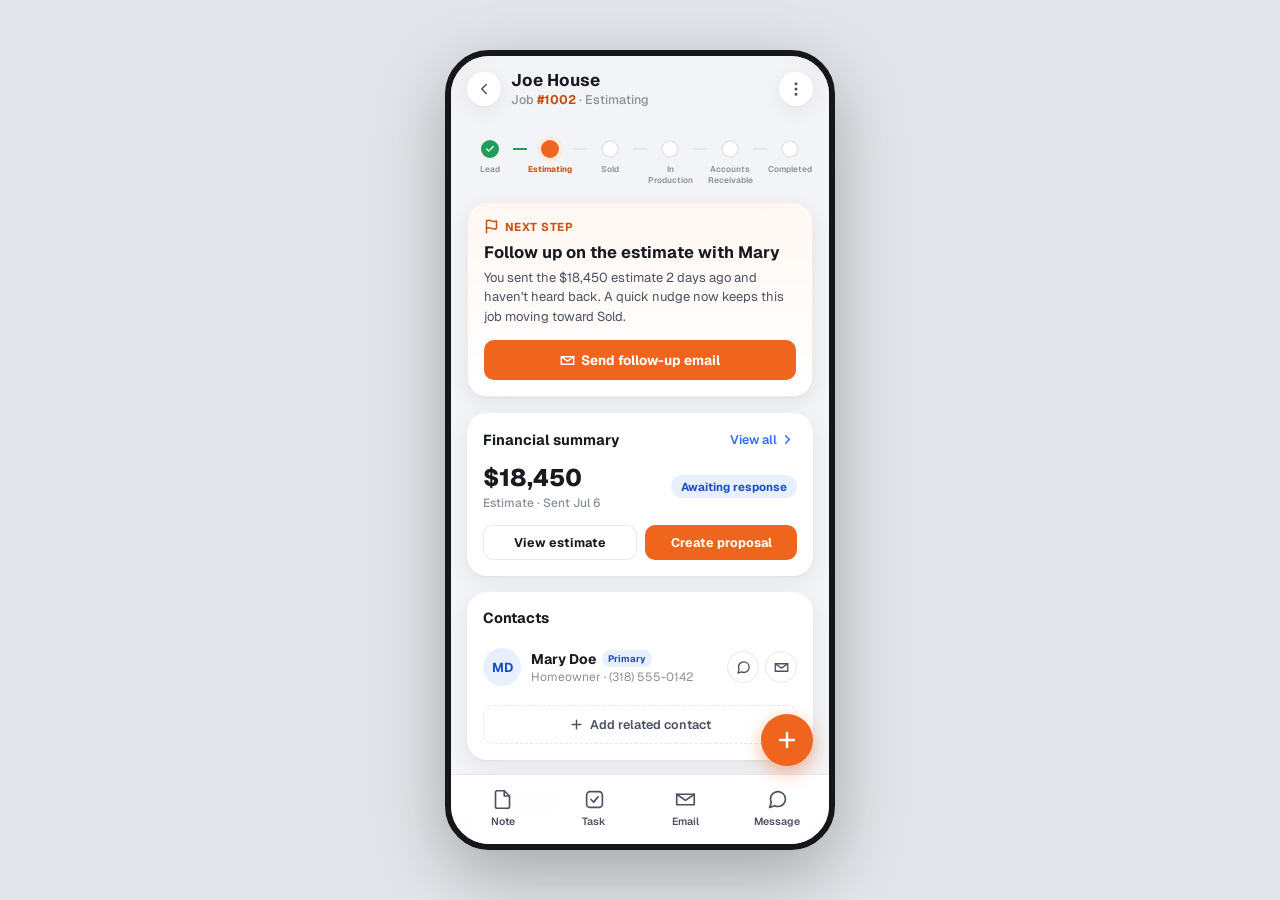
==== index.html @ 5b1d9538 "Add files via upload" ====
<!DOCTYPE html>
<html lang="en">
<head>
<meta charset="UTF-8">
<meta name="viewport" content="width=device-width, initial-scale=1, viewport-fit=cover">
<title>Joe House · Job #1002 · RoofPilot</title>
<link rel="preconnect" href="https://fonts.googleapis.com">
<link rel="preconnect" href="https://fonts.gstatic.com" crossorigin>
<link href="https://fonts.googleapis.com/css2?family=Geist:wght@400;500;600;700;800&display=swap" rel="stylesheet">
<style>
:root{
  --orange:#F0651E; --orange-dark:#C94F13; --orange-light:#FDEAE0;
  --blue:#2F6FED; --blue-light:#E8F0FE; --blue-dark:#1E4FBE;
  --green:#1E9E5A; --green-light:#E3F8EC;
  --amber:#B4740E; --amber-light:#FCF0DA;
  --red:#D6423C; --red-light:#FCEAE9;
  --purple:#7C5CDB; --purple-light:#EFEAFC;
  --ink:#171A1F; --ink-2:#4B5160; --ink-3:#8A8F9C;
  --line:#E7E8EC; --surface:#FFFFFF; --page:#F3F4F7;
  --r-lg:20px; --r-md:14px; --r-sm:10px;
  --shadow:0 1px 2px rgba(23,26,31,.04), 0 6px 20px rgba(23,26,31,.07);
}
*{box-sizing:border-box}
html,body{margin:0;padding:0;height:100%}
body{
  font-family:'Geist',-apple-system,BlinkMacSystemFont,'Segoe UI',sans-serif;
  background:#E3E5EA;
  color:var(--ink);
  -webkit-font-smoothing:antialiased;
}
img{max-width:100%}
button{font-family:inherit;cursor:pointer}
input,select,textarea{font-family:inherit}
.icon{width:18px;height:18px;flex-shrink:0}
.icon-sm{width:15px;height:15px}
.icon-lg{width:22px;height:22px}

/* ---- device viewport ---- */
.device-wrap{min-height:100vh;min-height:100dvh;display:flex;align-items:center;justify-content:center;padding:28px 16px}
.app-frame{
  width:390px;height:800px;max-height:calc(100vh - 56px);max-height:calc(100dvh - 56px);
  background:var(--page);position:relative;overflow:hidden;
  border-radius:44px;border:6px solid #14161A;box-shadow:0 24px 70px rgba(0,0,0,.28);
}
.screen{position:absolute;inset:0;overflow-y:auto;scrollbar-width:none}
.screen::-webkit-scrollbar{display:none}
@media (max-width:480px){
  .device-wrap{padding:0}
  .app-frame{width:100%;height:100vh;height:100dvh;max-height:none;border-radius:0;border:none;box-shadow:none}
}

/* ---- top bar ---- */
.topbar{
  position:sticky;top:0;z-index:20;background:rgba(243,244,247,.92);backdrop-filter:blur(8px);
  display:flex;align-items:center;gap:10px;padding:14px 16px 10px;
}
.iconbtn{
  width:34px;height:34px;border-radius:50%;border:none;background:var(--surface);
  display:flex;align-items:center;justify-content:center;color:var(--ink-2);box-shadow:var(--shadow);flex-shrink:0;
}
.topbar-title{flex:1;min-width:0}
.topbar-title h1{margin:0;font-size:17px;font-weight:700;line-height:1.2;color:var(--ink)}
.topbar-title p{margin:1px 0 0;font-size:12.5px;color:var(--ink-3);font-weight:500}
.topbar-title p span{color:var(--orange-dark);font-weight:700}

/* ---- main ---- */
main{padding:6px 16px 120px}
section{margin-top:16px}
.card{
  background:var(--surface);border-radius:var(--r-lg);box-shadow:var(--shadow);
  padding:16px 16px 16px;
}
.card-head{display:flex;align-items:center;justify-content:space-between;margin-bottom:12px}
.card-head h2{margin:0;font-size:14.5px;font-weight:700;color:var(--ink)}
.linklike{
  background:none;border:none;color:var(--blue);font-weight:600;font-size:12.5px;
  display:flex;align-items:center;gap:3px;padding:2px;
}

/* ---- stage stepper ---- */
.stepper{display:flex;align-items:flex-start;width:100%}
.step{display:flex;flex-direction:column;align-items:center;gap:6px;flex:0 0 auto;width:46px}
.step-dot{width:18px;height:18px;border-radius:50%;display:flex;align-items:center;justify-content:center;background:var(--surface);border:2px solid var(--line);flex-shrink:0}
.step-dot svg{width:10px;height:10px}
.step.done .step-dot{background:var(--green);border-color:var(--green)}
.step.done .step-dot svg{stroke:#fff}
.step.current .step-dot{background:var(--orange);border-color:var(--orange);box-shadow:0 0 0 4px var(--orange-light)}
.step.current .step-label{color:var(--orange-dark);font-weight:700}
.step-label{font-size:8.3px;color:var(--ink-3);font-weight:600;text-align:center;line-height:1.25;min-height:22px;width:46px;white-space:normal}
.step-line{flex:1 1 auto;height:2px;background:var(--line);margin-top:8px}
.step-line.done{background:var(--green)}

/* ---- next step card ---- */
.next-card{
  background:linear-gradient(180deg,#FFF7F2,#FFFFFF);border:1px solid var(--orange-light);
  border-radius:var(--r-lg);padding:16px;box-shadow:var(--shadow);
}
.next-eyebrow{display:flex;align-items:center;gap:6px;color:var(--orange-dark);font-weight:700;font-size:11.5px;text-transform:uppercase;letter-spacing:.04em;margin-bottom:8px}
.next-card h3{margin:0 0 4px;font-size:16.5px;font-weight:700;line-height:1.3}
.next-card p{margin:0 0 14px;font-size:13px;color:var(--ink-2);line-height:1.5}
.btn{
  border:none;border-radius:var(--r-sm);font-weight:700;font-size:13.5px;padding:11px 16px;
  display:inline-flex;align-items:center;justify-content:center;gap:6px;width:100%;
}
.btn-primary{background:var(--orange);color:#fff}
.btn-primary:active{background:var(--orange-dark)}
.btn-secondary{background:#fff;color:var(--ink);border:1.5px solid var(--line)}
.btn-outline{background:#fff;color:var(--ink-2);border:1px solid var(--line)}
.btn-ghost{background:var(--page);color:var(--ink-2)}
.btn-sm{padding:8px 12px;font-size:12.5px;width:auto}
.btn[disabled]{opacity:.45;pointer-events:none}

/* ---- financial ---- */
.fin-row{display:flex;align-items:center;justify-content:space-between}
.fin-amount{font-size:24px;font-weight:800;color:var(--ink)}
.fin-sub{font-size:12px;color:var(--ink-3);font-weight:500;margin-top:2px}
.pill{display:inline-flex;align-items:center;gap:4px;padding:4px 10px;border-radius:100px;font-size:11.5px;font-weight:700}
.pill-blue{background:var(--blue-light);color:var(--blue-dark)}
.pill-green{background:var(--green-light);color:#146B3C}
.pill-amber{background:var(--amber-light);color:var(--amber)}
.pill-gray{background:var(--page);color:var(--ink-2)}
.fin-actions{display:flex;gap:8px;margin-top:14px}

/* ---- contact rows ---- */
.contact-row{display:flex;align-items:center;gap:10px;padding:9px 0}
.contact-row+.contact-row{border-top:1px solid var(--line)}
.avatar{
  width:38px;height:38px;border-radius:50%;background:var(--blue-light);color:var(--blue-dark);
  display:flex;align-items:center;justify-content:center;font-weight:700;font-size:13px;flex-shrink:0
}
.avatar.purple{background:var(--purple-light);color:var(--purple)}
.contact-info{flex:1;min-width:0}
.contact-name{font-size:14px;font-weight:700;display:flex;align-items:center;gap:6px}
.tag-tiny{font-size:9.5px;font-weight:700;color:var(--blue-dark);background:var(--blue-light);padding:2px 6px;border-radius:100px}
.contact-sub{font-size:12px;color:var(--ink-3);margin-top:1px}
.contact-actions{display:flex;gap:6px}
.circle-action{width:32px;height:32px;border-radius:50%;border:1px solid var(--line);background:#fff;display:flex;align-items:center;justify-content:center;color:var(--ink-2)}
.add-row-btn{
  display:flex;align-items:center;justify-content:center;gap:6px;width:100%;margin-top:10px;
  padding:10px;border-radius:var(--r-sm);border:1.5px dashed var(--line);background:transparent;color:var(--ink-2);font-weight:600;font-size:12.5px;
}

/* ---- job fields ---- */
.field-grid{display:grid;grid-template-columns:1fr 1fr;gap:14px 12px}
.field{min-width:0}
.field label{display:block;font-size:11px;color:var(--ink-3);font-weight:600;margin-bottom:3px}
.field .val{font-size:13.5px;font-weight:600;color:var(--ink)}
.field .val.muted{color:var(--ink-3);font-weight:500}
.field input,.field select{
  width:100%;border:1px solid var(--line);border-radius:8px;padding:7px 8px;font-size:13px;background:#fbfbfc
}
.toggle-row{display:flex;align-items:center;justify-content:space-between;margin-top:14px;padding-top:12px;border-top:1px solid var(--line)}
.toggle-row span{font-size:12px;color:var(--ink-2);font-weight:600}
.switch{width:36px;height:21px;border-radius:100px;background:var(--line);position:relative;flex-shrink:0;border:none}
.switch.on{background:var(--orange)}
.switch::after{content:'';position:absolute;width:17px;height:17px;background:#fff;border-radius:50%;top:2px;left:2px;transition:left .15s}
.switch.on::after{left:17px}

/* ---- tasks ---- */
.task-row{display:flex;align-items:flex-start;gap:10px;padding:9px 0}
.task-row+.task-row{border-top:1px solid var(--line)}
.check{width:20px;height:20px;border-radius:6px;border:2px solid var(--line);flex-shrink:0;margin-top:1px;display:flex;align-items:center;justify-content:center;background:#fff;color:#fff}
.check svg{width:12px;height:12px;opacity:0}
.task-row.done .check{background:var(--green);border-color:var(--green)}
.task-row.done .check svg{opacity:1}
.task-row.done .task-title{text-decoration:line-through;color:var(--ink-3)}
.task-title{font-size:13.5px;font-weight:600}
.task-meta{font-size:11.5px;color:var(--ink-3);margin-top:2px;display:flex;gap:8px;align-items:center}

/* ---- activity ---- */
.act-row{display:flex;gap:10px;padding:10px 0}
.act-row+.act-row{border-top:1px solid var(--line)}
.act-ico{width:30px;height:30px;border-radius:50%;flex-shrink:0;display:flex;align-items:center;justify-content:center}
.act-ico svg{width:15px;height:15px}
.act-body{flex:1;min-width:0}
.act-title{font-size:13px;font-weight:700;line-height:1.35}
.act-desc{font-size:12px;color:var(--ink-2);margin-top:2px;line-height:1.4}
.act-time{font-size:11px;color:var(--ink-3);margin-top:3px;font-weight:500}
.act-new{animation:flash .9s ease}
@keyframes flash{0%{background:var(--orange-light)}100%{background:transparent}}

/* ---- bottom bar ---- */
.bottombar{
  position:absolute;left:0;right:0;bottom:0;
  background:rgba(255,255,255,.96);backdrop-filter:blur(10px);border-top:1px solid var(--line);
  display:flex;padding:8px 6px calc(10px + env(safe-area-inset-bottom));z-index:30;
}
.qa-btn{
  flex:1;background:none;border:none;display:flex;flex-direction:column;align-items:center;gap:4px;
  padding:6px 2px;border-radius:12px;color:var(--ink-2)
}
.qa-btn:active{background:var(--page)}
.qa-btn svg{width:21px;height:21px}
.qa-btn span{font-size:10.5px;font-weight:600}
.fab{
  position:absolute;right:16px;bottom:78px;
  width:52px;height:52px;border-radius:50%;background:var(--orange);color:#fff;border:none;
  display:flex;align-items:center;justify-content:center;box-shadow:0 6px 18px rgba(240,101,30,.45);z-index:31;
}
.fab svg{width:24px;height:24px}

/* ---- overlay & sheets ---- */
.overlay{
  position:absolute;inset:0;background:rgba(15,17,20,.44);opacity:0;pointer-events:none;transition:opacity .18s;z-index:40;
}
.overlay.open{opacity:1;pointer-events:auto}
.sheet{
  position:absolute;left:0;right:0;bottom:0;transform:translateY(100%);
  background:#fff;border-radius:22px 22px 0 0;padding:10px 18px calc(20px + env(safe-area-inset-bottom));
  z-index:41;transition:transform .22s cubic-bezier(.32,.72,0,1);max-height:86%;overflow-y:auto;
}
.sheet.open{transform:translateY(0)}
.sheet-handle{width:36px;height:4px;background:var(--line);border-radius:100px;margin:2px auto 14px}
.sheet-head{display:flex;align-items:center;justify-content:space-between;margin-bottom:4px}
.sheet-head h3{margin:0;font-size:16.5px;font-weight:800}
.sheet-sub{font-size:12.5px;color:var(--ink-3);margin:2px 0 16px;line-height:1.5}
.form-field{margin-bottom:12px}
.form-field label{display:block;font-size:12px;font-weight:700;color:var(--ink-2);margin-bottom:5px}
.form-field input,.form-field select,.form-field textarea{
  width:100%;border:1.5px solid var(--line);border-radius:10px;padding:10px 11px;font-size:13.5px;color:var(--ink);background:#fbfbfc
}
.form-field textarea{resize:vertical;min-height:76px}
.form-field input:focus,.form-field select:focus,.form-field textarea:focus{outline:none;border-color:var(--orange)}
.chip-row{display:flex;gap:8px;flex-wrap:wrap}
.chip{padding:8px 12px;border-radius:100px;border:1.5px solid var(--line);font-size:12.5px;font-weight:600;color:var(--ink-2);background:#fff}
.chip.sel{background:var(--orange);border-color:var(--orange);color:#fff}
.checkbox-row{display:flex;align-items:center;gap:8px;margin:2px 0 14px}
.checkbox-row input{width:16px;height:16px}
.checkbox-row label{font-size:12.5px;font-weight:600;color:var(--ink-2)}
.create-opt{
  display:flex;align-items:center;gap:12px;width:100%;text-align:left;border:1px solid var(--line);
  background:#fff;border-radius:14px;padding:13px 14px;margin-bottom:10px
}
.create-opt .oi{width:38px;height:38px;border-radius:10px;display:flex;align-items:center;justify-content:center;flex-shrink:0}
.create-opt .ot{flex:1}
.create-opt .ot b{display:block;font-size:13.5px;font-weight:700}
.create-opt .ot span{font-size:11.5px;color:var(--ink-3)}
.create-opt[disabled]{opacity:.5}
.create-opt .badge-rec{background:var(--green-light);color:#146B3C;font-size:9.5px;font-weight:700;padding:2px 7px;border-radius:100px;margin-left:6px}

/* ---- toast ---- */
.toast{
  position:absolute;left:20px;right:20px;bottom:90px;transform:translateY(20px);
  background:var(--ink);color:#fff;border-radius:14px;padding:12px 14px;display:flex;align-items:center;gap:10px;
  opacity:0;pointer-events:none;transition:all .25s ease;z-index:60;box-shadow:0 10px 30px rgba(0,0,0,.25);
}
.toast.show{opacity:1;transform:translateY(0)}
.toast .tico{width:22px;height:22px;border-radius:50%;background:var(--green);color:#fff;display:flex;align-items:center;justify-content:center;flex-shrink:0}
.toast .tico svg{width:12px;height:12px}
.toast span{font-size:13px;font-weight:600}
</style>
</head>
<body>
<div class="device-wrap">
<div class="app-frame" id="frame">
<div class="screen">

  <div class="topbar">
    <button class="iconbtn" aria-label="Back"><i data-icon="chevronLeft"></i></button>
    <div class="topbar-title">
      <h1>Joe House</h1>
      <p>Job <span>#1002</span> · Estimating</p>
    </div>
    <button class="iconbtn" id="menuBtn" aria-label="More options"><i data-icon="moreVertical"></i></button>
  </div>

  <main>

    <section>
      <div class="stepper" id="stepper">
        <div class="step done" data-stage="Lead">
          <div class="step-dot"><i data-icon="check" data-icon-sw="3"></i></div>
          <div class="step-label">Lead</div>
        </div>
        <div class="step-line done"></div>
        <div class="step current" data-stage="Estimating">
          <div class="step-dot"></div>
          <div class="step-label">Estimating</div>
        </div>
        <div class="step-line"></div>
        <div class="step" data-stage="Sold">
          <div class="step-dot"></div>
          <div class="step-label">Sold</div>
        </div>
        <div class="step-line"></div>
        <div class="step" data-stage="In Production">
          <div class="step-dot"></div>
          <div class="step-label">In Production</div>
        </div>
        <div class="step-line"></div>
        <div class="step" data-stage="Accounts Receivable">
          <div class="step-dot"></div>
          <div class="step-label">Accounts Receivable</div>
        </div>
        <div class="step-line"></div>
        <div class="step" data-stage="Completed">
          <div class="step-dot"></div>
          <div class="step-label">Completed</div>
        </div>
      </div>
    </section>

    <section>
      <div class="next-card">
        <div class="next-eyebrow"><i data-icon="flag" data-icon-class="icon-sm" data-icon-sw="2.4"></i> Next step</div>
        <h3>Follow up on the estimate with Mary</h3>
        <p>You sent the $18,450 estimate 2 days ago and haven't heard back. A quick nudge now keeps this job moving toward Sold.</p>
        <button class="btn btn-primary" id="nextStepBtn">
          <i data-icon="mail" data-icon-class="icon-sm" data-icon-sw="2.2"></i>
          Send follow-up email
        </button>
      </div>
    </section>

    <section>
      <div class="card">
        <div class="card-head">
          <h2>Financial summary</h2>
          <button class="linklike">View all <i data-icon="chevronRight" data-icon-class="icon-sm" data-icon-sw="2.3"></i></button>
        </div>
        <div class="fin-row">
          <div>
            <div class="fin-amount">$18,450</div>
            <div class="fin-sub">Estimate · Sent Jul 6</div>
          </div>
          <span class="pill pill-blue">Awaiting response</span>
        </div>
        <div class="fin-actions">
          <button class="btn btn-secondary btn-sm" style="flex:1" id="viewEstimateBtn">View estimate</button>
          <button class="btn btn-primary btn-sm" style="flex:1" id="createProposalBtn">Create proposal</button>
        </div>
      </div>
    </section>

    <section>
      <div class="card">
        <div class="card-head">
          <h2>Contacts</h2>
        </div>
        <div id="contactsList">
          <div class="contact-row">
            <div class="avatar">MD</div>
            <div class="contact-info">
              <div class="contact-name">Mary Doe <span class="tag-tiny">Primary</span></div>
              <div class="contact-sub">Homeowner · (318) 555-0142</div>
            </div>
            <div class="contact-actions">
              <button class="circle-action" data-quick="message" data-name="Mary Doe" aria-label="Text Mary"><i data-icon="message" data-icon-class="icon-sm" data-icon-sw="2.1"></i></button>
              <button class="circle-action" data-quick="email" data-name="Mary Doe" aria-label="Email Mary"><i data-icon="mail" data-icon-class="icon-sm" data-icon-sw="2.1"></i></button>
            </div>
          </div>
        </div>
        <button class="add-row-btn" id="addContactBtn">
          <i data-icon="plus" data-icon-class="icon-sm" data-icon-sw="2.3"></i>
          Add related contact
        </button>
      </div>
    </section>

    <section>
      <div class="card">
        <div class="card-head">
          <h2>Job details</h2>
          <button class="linklike" id="editFieldsBtn">
            <i data-icon="pencil" data-icon-class="icon-sm" data-icon-sw="2.2"></i>
            Edit
          </button>
        </div>
        <div class="field-grid" id="fieldsView">
          <div class="field"><label>Roof type</label><div class="val">Architectural shingles</div></div>
          <div class="field"><label>Roof age</label><div class="val">18 years</div></div>
          <div class="field"><label>Insurance company</label><div class="val">State Farm</div></div>
          <div class="field"><label>Claim #</label><div class="val">SF-88213-24</div></div>
          <div class="field"><label>Damage type</label><div class="val">Hail</div></div>
          <div class="field"><label>Date of loss</label><div class="val">04/12/2026</div></div>
          <div class="field"><label>Policy #</label><div class="val">HO-5523910</div></div>
          <div class="field"><label>Gated community</label><div class="val">No</div></div>
        </div>
        <div class="field-grid" id="fieldsEdit" style="display:none">
          <div class="field"><label>Roof type</label><input value="Architectural shingles"></div>
          <div class="field"><label>Roof age</label><input value="18 years"></div>
          <div class="field"><label>Insurance company</label><input value="State Farm"></div>
          <div class="field"><label>Claim #</label><input value="SF-88213-24"></div>
          <div class="field"><label>Damage type</label><input value="Hail"></div>
          <div class="field"><label>Date of loss</label><input value="04/12/2026"></div>
          <div class="field"><label>Policy #</label><input value="HO-5523910"></div>
          <div class="field"><label>Gated community</label><input value="No"></div>
        </div>
        <button class="btn btn-primary" id="saveFieldsBtn" style="display:none;margin-top:14px">Save changes</button>
        <div class="toggle-row">
          <span>Show all fields (incl. empty)</span>
          <button class="switch" id="showAllToggle"></button>
        </div>
      </div>
    </section>

    <section>
      <div class="card">
        <div class="card-head">
          <h2>Tasks</h2>
          <button class="linklike" id="addTaskLink">
            <i data-icon="plus" data-icon-class="icon-sm" data-icon-sw="2.3"></i>
            Add
          </button>
        </div>
        <div id="tasksList">
          <div class="task-row" data-task="1">
            <button class="check"><i data-icon="check" data-icon-sw="3"></i></button>
            <div>
              <div class="task-title">Follow up on estimate with Mary</div>
              <div class="task-meta"><span>Due today</span>·<span>Sam Wells</span></div>
            </div>
          </div>
          <div class="task-row" data-task="2">
            <button class="check"><i data-icon="check" data-icon-sw="3"></i></button>
            <div>
              <div class="task-title">Schedule adjuster walk</div>
              <div class="task-meta"><span>Due Mon, Jul 13</span>·<span>Sam Wells</span></div>
            </div>
          </div>
        </div>
      </div>
    </section>

    <section>
      <div class="card">
        <div class="card-head">
          <h2>Activity</h2>
        </div>
        <div id="activityList">
          <div class="act-row">
            <div class="act-ico" style="background:var(--blue-light);color:#1E4FBE"><i data-icon="mail" data-icon-sw="2.1"></i></div>
            <div class="act-body">
              <div class="act-title">Email sent — Estimate follow-up</div>
              <div class="act-desc">To Mary Doe</div>
              <div class="act-time">Today, 9:12 AM</div>
            </div>
          </div>
          <div class="act-row">
            <div class="act-ico" style="background:var(--page);color:#4B5160"><i data-icon="fileText" data-icon-sw="2.1"></i></div>
            <div class="act-body">
              <div class="act-title">Note added</div>
              <div class="act-desc">Mary confirmed architectural shingles, color Weathered Wood. Waiting on adjuster approval for full replacement vs. repair.</div>
              <div class="act-time">Yesterday, 4:30 PM</div>
            </div>
          </div>
          <div class="act-row">
            <div class="act-ico" style="background:var(--green-light);color:#146B3C"><i data-icon="check" data-icon-sw="2.6"></i></div>
            <div class="act-body">
              <div class="act-title">Task completed</div>
              <div class="act-desc">Send estimate to Mary Doe</div>
              <div class="act-time">Jul 7, 11:05 AM</div>
            </div>
          </div>
          <div class="act-row">
            <div class="act-ico" style="background:var(--orange-light);color:#C94F13"><i data-icon="flag" data-icon-sw="2.1"></i></div>
            <div class="act-body">
              <div class="act-title">Stage changed</div>
              <div class="act-desc">Lead → Estimating</div>
              <div class="act-time">Jul 3, 2:18 PM</div>
            </div>
          </div>
          <div class="act-row">
            <div class="act-ico" style="background:var(--purple-light);color:#7C5CDB"><i data-icon="user" data-icon-sw="2.1"></i></div>
            <div class="act-body">
              <div class="act-title">Job created</div>
              <div class="act-desc">From lead source: Referral — Robert Klein</div>
              <div class="act-time">Jul 1, 8:44 AM</div>
            </div>
          </div>
        </div>
      </div>
    </section>

  </main>

</div>

  <button class="fab" id="fabCreate" aria-label="Create"><i data-icon="plus" data-icon-sw="2.4"></i></button>

  <div class="bottombar">
    <button class="qa-btn" data-quick="note"><i data-icon="fileText" data-icon-sw="1.9"></i><span>Note</span></button>
    <button class="qa-btn" data-quick="task"><i data-icon="checkSquare" data-icon-sw="1.9"></i><span>Task</span></button>
    <button class="qa-btn" data-quick="email"><i data-icon="mail" data-icon-sw="1.9"></i><span>Email</span></button>
    <button class="qa-btn" data-quick="message"><i data-icon="message" data-icon-sw="1.9"></i><span>Message</span></button>
  </div>

  <div class="overlay" id="overlay"></div>

  <!-- Add contact sheet -->
  <div class="sheet" id="sheetContact">
    <div class="sheet-handle"></div>
    <div class="sheet-head"><h3>Add a contact</h3><button class="iconbtn" data-close><i data-icon="close" data-icon-class="icon-sm" data-icon-sw="2.3"></i></button></div>
    <p class="sheet-sub">Add a spouse, co-owner, or anyone else involved in this job. They'll show up alongside Mary on the job.</p>
    <div class="form-field"><label>Full name</label><input id="cName" placeholder="e.g. John Doe"></div>
    <div class="form-field">
      <label>Relationship</label>
      <div class="chip-row" id="relChips">
        <button class="chip sel" data-rel="Spouse">Spouse</button>
        <button class="chip" data-rel="Co-owner">Co-owner</button>
        <button class="chip" data-rel="Tenant">Tenant</button>
        <button class="chip" data-rel="Other">Other</button>
      </div>
    </div>
    <div class="form-field"><label>Phone</label><input id="cPhone" placeholder="(318) 555-0198"></div>
    <div class="form-field"><label>Email</label><input id="cEmail" placeholder="name@email.com"></div>
    <div class="checkbox-row"><input type="checkbox" id="cPrimary"><label for="cPrimary">Set as primary contact</label></div>
    <button class="btn btn-primary" id="cSubmit" disabled>Add contact</button>
  </div>

  <!-- Note sheet -->
  <div class="sheet" id="sheetNote">
    <div class="sheet-handle"></div>
    <div class="sheet-head"><h3>New note</h3><button class="iconbtn" data-close><i data-icon="close" data-icon-class="icon-sm" data-icon-sw="2.3"></i></button></div>
    <p class="sheet-sub">Visible to your whole team on this job's timeline.</p>
    <div class="form-field"><label>Note</label><textarea id="noteBody" placeholder="Type what happened..."></textarea></div>
    <button class="btn btn-primary" id="noteSubmit">Save note</button>
  </div>

  <!-- Task sheet -->
  <div class="sheet" id="sheetTask">
    <div class="sheet-handle"></div>
    <div class="sheet-head"><h3>New task</h3><button class="iconbtn" data-close><i data-icon="close" data-icon-class="icon-sm" data-icon-sw="2.3"></i></button></div>
    <div class="form-field"><label>Title</label><input id="taskTitle" placeholder="e.g. Call roofing supplier"></div>
    <div class="form-field"><label>Due date</label><input id="taskDue" type="date"></div>
    <div class="form-field"><label>Assigned to</label><input id="taskAssignee" value="Sam Wells"></div>
    <button class="btn btn-primary" id="taskSubmit">Create task</button>
  </div>

  <!-- Email sheet -->
  <div class="sheet" id="sheetEmail">
    <div class="sheet-handle"></div>
    <div class="sheet-head"><h3>Send email</h3><button class="iconbtn" data-close><i data-icon="close" data-icon-class="icon-sm" data-icon-sw="2.3"></i></button></div>
    <div class="form-field"><label>To</label><select id="emailTo"><option>Mary Doe — doe.mary@marydoe.com</option></select></div>
    <div class="form-field"><label>Subject</label><input id="emailSubject" value="Following up on your roof estimate"></div>
    <div class="form-field"><label>Message</label><textarea id="emailBody">Hi Mary, just checking in on the $18,450 estimate we sent over. Happy to answer any questions or walk through the details on a quick call. Let me know what works!</textarea></div>
    <button class="btn btn-primary" id="emailSubmit">Send email</button>
  </div>

  <!-- Message sheet -->
  <div class="sheet" id="sheetMessage">
    <div class="sheet-handle"></div>
    <div class="sheet-head"><h3>Send text message</h3><button class="iconbtn" data-close><i data-icon="close" data-icon-class="icon-sm" data-icon-sw="2.3"></i></button></div>
    <div class="form-field"><label>To</label><select id="msgTo"><option>Mary Doe — (318) 555-0142</option></select></div>
    <div class="form-field"><label>Message</label><textarea id="msgBody">Hi Mary, it's Sam with RoofPilot Roofing — wanted to follow up on the estimate we sent. Free for a quick call today?</textarea></div>
    <button class="btn btn-primary" id="msgSubmit">Send text</button>
  </div>

  <!-- Create sheet -->
  <div class="sheet" id="sheetCreate">
    <div class="sheet-handle"></div>
    <div class="sheet-head"><h3>Create</h3><button class="iconbtn" data-close><i data-icon="close" data-icon-class="icon-sm" data-icon-sw="2.3"></i></button></div>
    <p class="sheet-sub">What do you want to build for this job?</p>
    <button class="create-opt" id="createProposalOpt">
      <div class="oi" style="background:var(--orange-light);color:#C94F13"><i data-icon="fileTextLines" data-icon-sw="2.1"></i></div>
      <div class="ot"><b>Proposal <span class="badge-rec">Recommended</span></b><span>Turn the estimate into a signable proposal</span></div>
    </button>
    <button class="create-opt" id="createEstimateOpt">
      <div class="oi" style="background:var(--blue-light);color:#1E4FBE"><i data-icon="dollar" data-icon-sw="2.1"></i></div>
      <div class="ot"><b>New estimate</b><span>Create another pricing option for Mary</span></div>
    </button>
    <button class="create-opt" disabled>
      <div class="oi" style="background:var(--page);color:#8A8F9C"><i data-icon="clipboardCheck" data-icon-sw="2.1"></i></div>
      <div class="ot"><b>Work order</b><span>Unlocks once the job is Sold</span></div>
    </button>
    <button class="create-opt" disabled style="margin-bottom:0">
      <div class="oi" style="background:var(--page);color:#8A8F9C"><i data-icon="receipt" data-icon-sw="2.1"></i></div>
      <div class="ot"><b>Invoice</b><span>Unlocks once the proposal is signed</span></div>
    </button>
  </div>

  <div class="toast" id="toast">
    <div class="tico"><i data-icon="check" data-icon-sw="3"></i></div>
    <span id="toastMsg">Saved</span>
  </div>

</div>
</div>

<script>
const $=s=>document.querySelector(s), $$=s=>document.querySelectorAll(s);

/* ---- unified icon registry (Lucide/Feather-style paths, MIT-licensed shapes, embedded inline — no external icon font) ---- */
const ICONS={
  chevronLeft:'<path d="M15 18l-6-6 6-6"/>',
  chevronRight:'<path d="M9 18l6-6-6-6"/>',
  moreVertical:'<circle cx="12" cy="5" r="1"/><circle cx="12" cy="12" r="1"/><circle cx="12" cy="19" r="1"/>',
  flag:'<path d="M4 15s1-1 4-1 5 2 8 2 4-1 4-1V3s-1 1-4 1-5-2-8-2-4 1-4 1z"/><path d="M4 22v-7"/>',
  mail:'<path d="M22 6l-10 7L2 6"/><path d="M2 6h20v12H2z"/>',
  message:'<path d="M21 11.5a8.38 8.38 0 01-.9 3.8 8.5 8.5 0 01-7.6 4.7 8.38 8.38 0 01-3.8-.9L3 21l1.9-5.7a8.38 8.38 0 01-.9-3.8 8.5 8.5 0 014.7-7.6 8.38 8.38 0 013.8-.9h.5a8.48 8.48 0 018 8v.5z"/>',
  check:'<path d="M20 6L9 17l-5-5"/>',
  checkSquare:'<rect x="3" y="3" width="18" height="18" rx="4"/><path d="M8 12l3 3 5-6"/>',
  plus:'<path d="M12 5v14M5 12h14"/>',
  close:'<path d="M18 6L6 18M6 6l12 12"/>',
  pencil:'<path d="M17 3a2.85 2.83 0 114 4L7.5 20.5 2 22l1.5-5.5L17 3z"/>',
  phone:'<path d="M22 16.92v3a2 2 0 01-2.18 2 19.79 19.79 0 01-8.63-3.07 19.5 19.5 0 01-6-6 19.79 19.79 0 01-3.07-8.67A2 2 0 014.11 2h3a2 2 0 012 1.72c.127.96.361 1.9.7 2.81a2 2 0 01-.45 2.11L8.09 9.91a16 16 0 006 6l1.27-1.27a2 2 0 012.11-.45c.91.339 1.85.573 2.81.7A2 2 0 0122 16.92z"/>',
  user:'<path d="M20 21v-2a4 4 0 00-4-4H8a4 4 0 00-4 4v2"/><circle cx="12" cy="7" r="4"/>',
  fileText:'<path d="M14 2H6a2 2 0 00-2 2v16a2 2 0 002 2h12a2 2 0 002-2V8z"/><path d="M14 2v6h6"/>',
  fileTextLines:'<path d="M14 2H6a2 2 0 00-2 2v16a2 2 0 002 2h12a2 2 0 002-2V8z"/><path d="M14 2v6h6"/><path d="M9 13h6M9 17h6"/>',
  dollar:'<path d="M12 2v20"/><path d="M17 5H9.5a3.5 3.5 0 000 7h5a3.5 3.5 0 010 7H6"/>',
  clipboardCheck:'<path d="M9 2h6a1 1 0 011 1v2H8V3a1 1 0 011-1z"/><path d="M9 4H6a2 2 0 00-2 2v14a2 2 0 002 2h12a2 2 0 002-2V6a2 2 0 00-2-2h-3"/><path d="M9 13.5l2 2 4-4.5"/>',
  receipt:'<path d="M4 2v20l2-1 2 1 2-1 2 1 2-1 2 1 2-1 2 1V2l-2 1-2-1-2 1-2-1-2 1-2-1-2 1z"/><path d="M8 7h8M8 11h8M8 15h5"/>'
};

function iconSvg(name, cls, sw){
  return '<svg'+(cls?(' class="'+cls+'"'):'')+' viewBox="0 0 24 24" fill="none" stroke="currentColor" stroke-width="'+(sw||2)+'" stroke-linecap="round" stroke-linejoin="round">'+(ICONS[name]||'')+'</svg>';
}
function hydrateIcons(){
  $$('[data-icon]').forEach(el=>{
    const name=el.getAttribute('data-icon');
    const cls=el.getAttribute('data-icon-class')||'icon';
    const sw=el.getAttribute('data-icon-sw')||2;
    const wrap=document.createElement('span');
    wrap.innerHTML=iconSvg(name,cls,sw);
    el.replaceWith(wrap.firstElementChild);
  });
}
hydrateIcons();

const TONES={
  blue:{bg:'var(--blue-light)',fg:'#1E4FBE'},
  green:{bg:'var(--green-light)',fg:'#146B3C'},
  gray:{bg:'var(--page)',fg:'#4B5160'},
  orange:{bg:'var(--orange-light)',fg:'#C94F13'},
  purple:{bg:'var(--purple-light)',fg:'#7C5CDB'}
};
function escapeHtml(s){
  const d=document.createElement('div'); d.textContent=s; return d.innerHTML;
}
function addActivity(tone, iconName, title, desc){
  const t=TONES[tone];
  const list=$('#activityList');
  const row=document.createElement('div');
  row.className='act-row act-new';
  row.innerHTML='<div class="act-ico" style="background:'+t.bg+';color:'+t.fg+'">'+iconSvg(iconName,'',2.1)+'</div>'+
    '<div class="act-body"><div class="act-title">'+escapeHtml(title)+'</div><div class="act-desc">'+escapeHtml(desc)+'</div><div class="act-time">Just now</div></div>';
  list.prepend(row);
}

const overlay=$('#overlay'), toast=$('#toast'), toastMsg=$('#toastMsg');
let toastTimer;

function openSheet(id){
  overlay.classList.add('open');
  $(id).classList.add('open');
}
function closeSheets(){
  overlay.classList.remove('open');
  $$('.sheet').forEach(s=>s.classList.remove('open'));
}
overlay.addEventListener('click', closeSheets);
$$('[data-close]').forEach(b=>b.addEventListener('click', closeSheets));

function showToast(msg){
  toastMsg.textContent=msg;
  toast.classList.add('show');
  clearTimeout(toastTimer);
  toastTimer=setTimeout(()=>toast.classList.remove('show'), 2600);
}

/* ---- quick action buttons (bottom bar + contact row shortcuts) ---- */
$$('[data-quick]').forEach(btn=>{
  btn.addEventListener('click', ()=>{
    const type=btn.dataset.quick;
    if(type==='note') openSheet('#sheetNote');
    if(type==='task') openSheet('#sheetTask');
    if(type==='email') openSheet('#sheetEmail');
    if(type==='message') openSheet('#sheetMessage');
  });
});
$('#nextStepBtn').addEventListener('click', ()=>openSheet('#sheetEmail'));
$('#fabCreate').addEventListener('click', ()=>openSheet('#sheetCreate'));
$('#createProposalBtn').addEventListener('click', ()=>openSheet('#sheetCreate'));
$('#viewEstimateBtn').addEventListener('click', ()=>showToast('Opening estimate #E-1002-1…'));

/* ---- stage stepper ---- */
$$('.step').forEach(s=>{
  s.addEventListener('click', ()=>{
    if(s.classList.contains('current')) { showToast('You are here: '+s.dataset.stage); return; }
    if(s.classList.contains('done')) { showToast(s.dataset.stage+' — already completed'); return; }
    showToast('Complete the current stage before moving to '+s.dataset.stage);
  });
});

/* ---- note ---- */
$('#noteSubmit').addEventListener('click', ()=>{
  const val=$('#noteBody').value.trim();
  if(!val){ $('#noteBody').focus(); return; }
  closeSheets();
  showToast('Note saved');
  addActivity('gray','fileText','Note added', val);
  $('#noteBody').value='';
});

/* ---- task ---- */
$('#taskSubmit').addEventListener('click', ()=>{
  const title=$('#taskTitle').value.trim();
  if(!title){ $('#taskTitle').focus(); return; }
  const due=$('#taskDue').value || 'No due date';
  const who=$('#taskAssignee').value || 'Unassigned';
  closeSheets();
  showToast('Task created');
  const list=$('#tasksList');
  const row=document.createElement('div');
  row.className='task-row act-new';
  row.innerHTML='<button class="check">'+iconSvg('check','',3)+'</button>'+
    '<div><div class="task-title">'+escapeHtml(title)+'</div><div class="task-meta"><span>Due '+escapeHtml(due)+'</span>·<span>'+escapeHtml(who)+'</span></div></div>';
  list.appendChild(row);
  attachCheck(row.querySelector('.check'));
  addActivity('green','checkSquare','Task created', title);
  $('#taskTitle').value='';
});

/* ---- email ---- */
$('#emailSubmit').addEventListener('click', ()=>{
  closeSheets();
  showToast('Email sent to Mary Doe');
  addActivity('blue','mail','Email sent — '+$('#emailSubject').value, 'To Mary Doe');
});

/* ---- message ---- */
$('#msgSubmit').addEventListener('click', ()=>{
  closeSheets();
  showToast('Text sent to Mary Doe');
  addActivity('purple','message','Text message sent', 'To Mary Doe');
});

/* ---- relationship chips ---- */
let selectedRel='Spouse';
$$('#relChips .chip').forEach(c=>{
  c.addEventListener('click', ()=>{
    $$('#relChips .chip').forEach(x=>x.classList.remove('sel'));
    c.classList.add('sel');
    selectedRel=c.dataset.rel;
  });
});

/* ---- add contact flow (demoed flow) ---- */
$('#addContactBtn').addEventListener('click', ()=>openSheet('#sheetContact'));
$('#cName').addEventListener('input', ()=>{
  $('#cSubmit').disabled = $('#cName').value.trim().length===0;
});
$('#cSubmit').addEventListener('click', ()=>{
  const name=$('#cName').value.trim();
  if(!name) return;
  const phone=$('#cPhone').value.trim()||'No phone';
  const isPrimary=$('#cPrimary').checked;
  const initials=name.split(' ').map(w=>w[0]).join('').slice(0,2).toUpperCase();

  closeSheets();
  showToast(name+' added as a contact');

  const list=$('#contactsList');
  const row=document.createElement('div');
  row.className='contact-row act-new';
  row.innerHTML='<div class="avatar purple">'+escapeHtml(initials)+'</div>'+
    '<div class="contact-info">'+
      '<div class="contact-name">'+escapeHtml(name)+' '+(isPrimary?'<span class="tag-tiny">Primary</span>':'')+'</div>'+
      '<div class="contact-sub">'+escapeHtml(selectedRel)+' · '+escapeHtml(phone)+'</div>'+
    '</div>'+
    '<div class="contact-actions">'+
      '<button class="circle-action" aria-label="Text">'+iconSvg('message','icon-sm',2.1)+'</button>'+
      '<button class="circle-action" aria-label="Email">'+iconSvg('mail','icon-sm',2.1)+'</button>'+
    '</div>';
  list.appendChild(row);

  addActivity('purple','user','Contact added', name+' ('+selectedRel+')');

  $('#cName').value='';$('#cPhone').value='';$('#cEmail').value='';$('#cPrimary').checked=false;
  $('#cSubmit').disabled=true;
});

/* ---- job fields edit ---- */
$('#editFieldsBtn').addEventListener('click', ()=>{
  $('#fieldsView').style.display='none';
  $('#fieldsEdit').style.display='grid';
  $('#saveFieldsBtn').style.display='block';
});
$('#saveFieldsBtn').addEventListener('click', ()=>{
  const inputs=$$('#fieldsEdit input');
  const labels=$$('#fieldsView .val');
  inputs.forEach((inp,i)=>{ labels[i].textContent=inp.value; });
  $('#fieldsEdit').style.display='none';
  $('#fieldsView').style.display='grid';
  $('#saveFieldsBtn').style.display='none';
  showToast('Job details updated');
  addActivity('gray','pencil','Job details updated', '8 fields edited');
});

/* ---- show all fields toggle ---- */
$('#showAllToggle').addEventListener('click', function(){
  this.classList.toggle('on');
});

/* ---- task checkboxes ---- */
function attachCheck(el){
  el.addEventListener('click', ()=>{
    const row=el.closest('.task-row');
    row.classList.toggle('done');
    if(row.classList.contains('done')){
      showToast('Task completed');
      addActivity('green','check', 'Task completed', row.querySelector('.task-title').textContent);
    }
  });
}
$$('.check').forEach(attachCheck);

/* ---- create sheet options ---- */
$('#createProposalOpt').addEventListener('click', ()=>{
  closeSheets();
  showToast('Proposal draft created from estimate');
  addActivity('orange','fileTextLines','Proposal created', 'Draft from $18,450 estimate');
});
$('#createEstimateOpt').addEventListener('click', ()=>{
  closeSheets();
  showToast('New estimate started');
  addActivity('blue','dollar','Estimate created', 'New draft estimate');
});

/* ---- menu button ---- */
$('#menuBtn').addEventListener('click', ()=> showToast('Job options'));
</script>
</body>
</html>
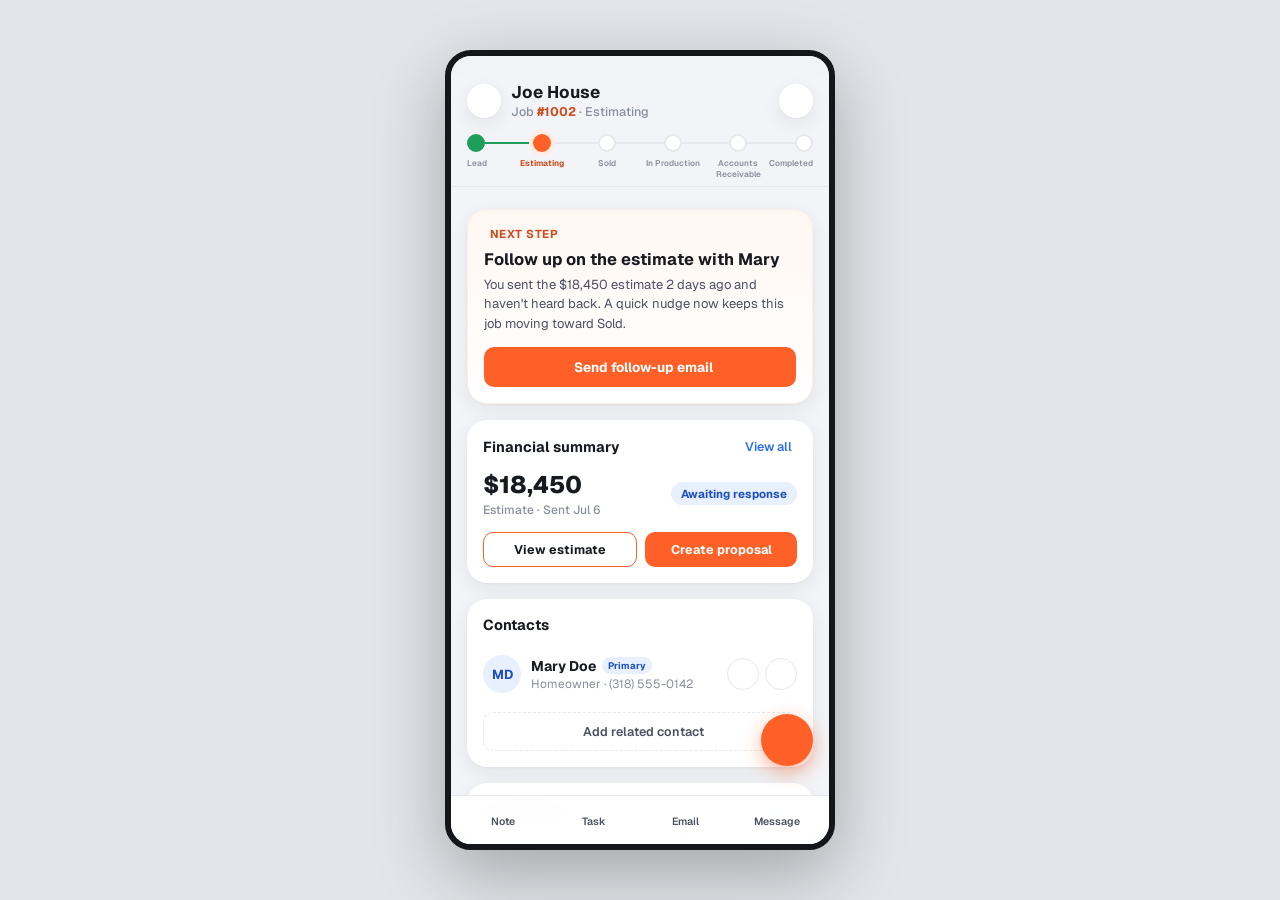
==== commit 370d7258: "Update mobile Job page: Geist font, Hugeicons, RoofPilot orange, fixed stepper, sticky header" ====
--- a/index.html
+++ b/index.html
@@ -7,9 +7,10 @@
 <link rel="preconnect" href="https://fonts.googleapis.com">
 <link rel="preconnect" href="https://fonts.gstatic.com" crossorigin>
 <link href="https://fonts.googleapis.com/css2?family=Geist:wght@400;500;600;700;800&display=swap" rel="stylesheet">
+<link rel="stylesheet" href="https://use.hugeicons.com/font/icons.css">
 <style>
 :root{
-  --orange:#F0651E; --orange-dark:#C94F13; --orange-light:#FDEAE0;
+  --orange:#FF6027; --orange-dark:#CC4D1F; --orange-light:#FFECE3;
   --blue:#2F6FED; --blue-light:#E8F0FE; --blue-dark:#1E4FBE;
   --green:#1E9E5A; --green-light:#E3F8EC;
   --amber:#B4740E; --amber-light:#FCF0DA;
@@ -31,16 +32,16 @@
 img{max-width:100%}
 button{font-family:inherit;cursor:pointer}
 input,select,textarea{font-family:inherit}
-.icon{width:18px;height:18px;flex-shrink:0}
-.icon-sm{width:15px;height:15px}
-.icon-lg{width:22px;height:22px}
+.icon{font-size:18px}
+.icon-sm{font-size:15px}
+.icon-lg{font-size:22px}
 
 /* ---- device viewport ---- */
 .device-wrap{min-height:100vh;min-height:100dvh;display:flex;align-items:center;justify-content:center;padding:28px 16px}
 .app-frame{
   width:390px;height:800px;max-height:calc(100vh - 56px);max-height:calc(100dvh - 56px);
   background:var(--page);position:relative;overflow:hidden;
-  border-radius:44px;border:6px solid #14161A;box-shadow:0 24px 70px rgba(0,0,0,.28);
+  border-radius:26px;border:6px solid #14161A;box-shadow:0 24px 70px rgba(0,0,0,.28);
 }
 .screen{position:absolute;inset:0;overflow-y:auto;scrollbar-width:none}
 .screen::-webkit-scrollbar{display:none}
@@ -49,11 +50,12 @@
   .app-frame{width:100%;height:100vh;height:100dvh;max-height:none;border-radius:0;border:none;box-shadow:none}
 }
 
-/* ---- top bar ---- */
-.topbar{
-  position:sticky;top:0;z-index:20;background:rgba(243,244,247,.92);backdrop-filter:blur(8px);
-  display:flex;align-items:center;gap:10px;padding:14px 16px 10px;
-}
+/* ---- header (topbar + stepper, sticky together) ---- */
+.header{
+  position:sticky;top:0;z-index:20;background:rgba(243,244,247,.94);backdrop-filter:blur(8px);
+  border-bottom:1px solid var(--line);
+}
+.topbar{display:flex;align-items:center;gap:10px;padding:26px 16px 14px}
 .iconbtn{
   width:34px;height:34px;border-radius:50%;border:none;background:var(--surface);
   display:flex;align-items:center;justify-content:center;color:var(--ink-2);box-shadow:var(--shadow);flex-shrink:0;
@@ -78,15 +80,16 @@
 }
 
 /* ---- stage stepper ---- */
-.stepper{display:flex;align-items:flex-start;width:100%}
-.step{display:flex;flex-direction:column;align-items:center;gap:6px;flex:0 0 auto;width:46px}
+.stepper{display:flex;align-items:flex-start;width:100%;padding:0 16px 34px}
+.step{display:flex;flex-direction:column;align-items:center;flex:0 0 auto;width:18px;position:relative}
 .step-dot{width:18px;height:18px;border-radius:50%;display:flex;align-items:center;justify-content:center;background:var(--surface);border:2px solid var(--line);flex-shrink:0}
-.step-dot svg{width:10px;height:10px}
+.step-dot i{font-size:10px;color:#fff}
 .step.done .step-dot{background:var(--green);border-color:var(--green)}
-.step.done .step-dot svg{stroke:#fff}
 .step.current .step-dot{background:var(--orange);border-color:var(--orange);box-shadow:0 0 0 4px var(--orange-light)}
 .step.current .step-label{color:var(--orange-dark);font-weight:700}
-.step-label{font-size:8.3px;color:var(--ink-3);font-weight:600;text-align:center;line-height:1.25;min-height:22px;width:46px;white-space:normal}
+.step-label{position:absolute;top:24px;left:50%;transform:translateX(-50%);width:54px;font-size:8.3px;color:var(--ink-3);font-weight:600;text-align:center;line-height:1.25}
+.step:first-child .step-label{left:0;transform:none;text-align:left}
+.step:last-child .step-label{left:auto;right:0;transform:none;text-align:right}
 .step-line{flex:1 1 auto;height:2px;background:var(--line);margin-top:8px}
 .step-line.done{background:var(--green)}
 
@@ -104,7 +107,7 @@
 }
 .btn-primary{background:var(--orange);color:#fff}
 .btn-primary:active{background:var(--orange-dark)}
-.btn-secondary{background:#fff;color:var(--ink);border:1.5px solid var(--line)}
+.btn-secondary{background:#fff;color:var(--ink);border:1.5px solid var(--orange)}
 .btn-outline{background:#fff;color:var(--ink-2);border:1px solid var(--line)}
 .btn-ghost{background:var(--page);color:var(--ink-2)}
 .btn-sm{padding:8px 12px;font-size:12.5px;width:auto}
@@ -160,9 +163,9 @@
 .task-row{display:flex;align-items:flex-start;gap:10px;padding:9px 0}
 .task-row+.task-row{border-top:1px solid var(--line)}
 .check{width:20px;height:20px;border-radius:6px;border:2px solid var(--line);flex-shrink:0;margin-top:1px;display:flex;align-items:center;justify-content:center;background:#fff;color:#fff}
-.check svg{width:12px;height:12px;opacity:0}
+.check i{font-size:12px;opacity:0}
 .task-row.done .check{background:var(--green);border-color:var(--green)}
-.task-row.done .check svg{opacity:1}
+.task-row.done .check i{opacity:1}
 .task-row.done .task-title{text-decoration:line-through;color:var(--ink-3)}
 .task-title{font-size:13.5px;font-weight:600}
 .task-meta{font-size:11.5px;color:var(--ink-3);margin-top:2px;display:flex;gap:8px;align-items:center}
@@ -171,7 +174,7 @@
 .act-row{display:flex;gap:10px;padding:10px 0}
 .act-row+.act-row{border-top:1px solid var(--line)}
 .act-ico{width:30px;height:30px;border-radius:50%;flex-shrink:0;display:flex;align-items:center;justify-content:center}
-.act-ico svg{width:15px;height:15px}
+.act-ico i{font-size:15px}
 .act-body{flex:1;min-width:0}
 .act-title{font-size:13px;font-weight:700;line-height:1.35}
 .act-desc{font-size:12px;color:var(--ink-2);margin-top:2px;line-height:1.4}
@@ -190,14 +193,14 @@
   padding:6px 2px;border-radius:12px;color:var(--ink-2)
 }
 .qa-btn:active{background:var(--page)}
-.qa-btn svg{width:21px;height:21px}
+.qa-btn i{font-size:21px}
 .qa-btn span{font-size:10.5px;font-weight:600}
 .fab{
   position:absolute;right:16px;bottom:78px;
   width:52px;height:52px;border-radius:50%;background:var(--orange);color:#fff;border:none;
-  display:flex;align-items:center;justify-content:center;box-shadow:0 6px 18px rgba(240,101,30,.45);z-index:31;
-}
-.fab svg{width:24px;height:24px}
+  display:flex;align-items:center;justify-content:center;box-shadow:0 6px 18px rgba(255,96,39,.45);z-index:31;
+}
+.fab i{font-size:24px}
 
 /* ---- overlay & sheets ---- */
 .overlay{
@@ -232,6 +235,7 @@
   background:#fff;border-radius:14px;padding:13px 14px;margin-bottom:10px
 }
 .create-opt .oi{width:38px;height:38px;border-radius:10px;display:flex;align-items:center;justify-content:center;flex-shrink:0}
+.create-opt .oi i{font-size:18px}
 .create-opt .ot{flex:1}
 .create-opt .ot b{display:block;font-size:13.5px;font-weight:700}
 .create-opt .ot span{font-size:11.5px;color:var(--ink-3)}
@@ -246,7 +250,7 @@
 }
 .toast.show{opacity:1;transform:translateY(0)}
 .toast .tico{width:22px;height:22px;border-radius:50%;background:var(--green);color:#fff;display:flex;align-items:center;justify-content:center;flex-shrink:0}
-.toast .tico svg{width:12px;height:12px}
+.toast .tico i{font-size:12px}
 .toast span{font-size:13px;font-weight:600}
 </style>
 </head>
@@ -255,58 +259,57 @@
 <div class="app-frame" id="frame">
 <div class="screen">
 
-  <div class="topbar">
-    <button class="iconbtn" aria-label="Back"><i data-icon="chevronLeft"></i></button>
-    <div class="topbar-title">
-      <h1>Joe House</h1>
-      <p>Job <span>#1002</span> · Estimating</p>
+  <div class="header">
+    <div class="topbar">
+      <button class="iconbtn" aria-label="Back"><i class="hgi-stroke hgi-arrow-left-01 icon"></i></button>
+      <div class="topbar-title">
+        <h1>Joe House</h1>
+        <p>Job <span>#1002</span> · Estimating</p>
+      </div>
+      <button class="iconbtn" id="menuBtn" aria-label="More options"><i class="hgi-stroke hgi-more-vertical icon"></i></button>
     </div>
-    <button class="iconbtn" id="menuBtn" aria-label="More options"><i data-icon="moreVertical"></i></button>
+    <div class="stepper" id="stepper">
+      <div class="step done" data-stage="Lead">
+        <div class="step-dot"><i class="hgi-stroke hgi-tick-01"></i></div>
+        <div class="step-label">Lead</div>
+      </div>
+      <div class="step-line done"></div>
+      <div class="step current" data-stage="Estimating">
+        <div class="step-dot"></div>
+        <div class="step-label">Estimating</div>
+      </div>
+      <div class="step-line"></div>
+      <div class="step" data-stage="Sold">
+        <div class="step-dot"></div>
+        <div class="step-label">Sold</div>
+      </div>
+      <div class="step-line"></div>
+      <div class="step" data-stage="In Production">
+        <div class="step-dot"></div>
+        <div class="step-label">In Production</div>
+      </div>
+      <div class="step-line"></div>
+      <div class="step" data-stage="Accounts Receivable">
+        <div class="step-dot"></div>
+        <div class="step-label">Accounts Receivable</div>
+      </div>
+      <div class="step-line"></div>
+      <div class="step" data-stage="Completed">
+        <div class="step-dot"></div>
+        <div class="step-label">Completed</div>
+      </div>
+    </div>
   </div>
 
   <main>
-
-    <section>
-      <div class="stepper" id="stepper">
-        <div class="step done" data-stage="Lead">
-          <div class="step-dot"><i data-icon="check" data-icon-sw="3"></i></div>
-          <div class="step-label">Lead</div>
-        </div>
-        <div class="step-line done"></div>
-        <div class="step current" data-stage="Estimating">
-          <div class="step-dot"></div>
-          <div class="step-label">Estimating</div>
-        </div>
-        <div class="step-line"></div>
-        <div class="step" data-stage="Sold">
-          <div class="step-dot"></div>
-          <div class="step-label">Sold</div>
-        </div>
-        <div class="step-line"></div>
-        <div class="step" data-stage="In Production">
-          <div class="step-dot"></div>
-          <div class="step-label">In Production</div>
-        </div>
-        <div class="step-line"></div>
-        <div class="step" data-stage="Accounts Receivable">
-          <div class="step-dot"></div>
-          <div class="step-label">Accounts Receivable</div>
-        </div>
-        <div class="step-line"></div>
-        <div class="step" data-stage="Completed">
-          <div class="step-dot"></div>
-          <div class="step-label">Completed</div>
-        </div>
-      </div>
-    </section>
 
     <section>
       <div class="next-card">
-        <div class="next-eyebrow"><i data-icon="flag" data-icon-class="icon-sm" data-icon-sw="2.4"></i> Next step</div>
+        <div class="next-eyebrow"><i class="hgi-stroke hgi-flag-01 icon-sm"></i> Next step</div>
         <h3>Follow up on the estimate with Mary</h3>
         <p>You sent the $18,450 estimate 2 days ago and haven't heard back. A quick nudge now keeps this job moving toward Sold.</p>
         <button class="btn btn-primary" id="nextStepBtn">
-          <i data-icon="mail" data-icon-class="icon-sm" data-icon-sw="2.2"></i>
+          <i class="hgi-stroke hgi-mail-01 icon-sm"></i>
           Send follow-up email
         </button>
       </div>
@@ -316,7 +319,7 @@
       <div class="card">
         <div class="card-head">
           <h2>Financial summary</h2>
-          <button class="linklike">View all <i data-icon="chevronRight" data-icon-class="icon-sm" data-icon-sw="2.3"></i></button>
+          <button class="linklike">View all <i class="hgi-stroke hgi-arrow-right-01 icon-sm"></i></button>
         </div>
         <div class="fin-row">
           <div>
@@ -345,13 +348,13 @@
               <div class="contact-sub">Homeowner · (318) 555-0142</div>
             </div>
             <div class="contact-actions">
-              <button class="circle-action" data-quick="message" data-name="Mary Doe" aria-label="Text Mary"><i data-icon="message" data-icon-class="icon-sm" data-icon-sw="2.1"></i></button>
-              <button class="circle-action" data-quick="email" data-name="Mary Doe" aria-label="Email Mary"><i data-icon="mail" data-icon-class="icon-sm" data-icon-sw="2.1"></i></button>
+              <button class="circle-action" data-quick="message" data-name="Mary Doe" aria-label="Text Mary"><i class="hgi-stroke hgi-message-01 icon-sm"></i></button>
+              <button class="circle-action" data-quick="email" data-name="Mary Doe" aria-label="Email Mary"><i class="hgi-stroke hgi-mail-01 icon-sm"></i></button>
             </div>
           </div>
         </div>
         <button class="add-row-btn" id="addContactBtn">
-          <i data-icon="plus" data-icon-class="icon-sm" data-icon-sw="2.3"></i>
+          <i class="hgi-stroke hgi-plus-sign icon-sm"></i>
           Add related contact
         </button>
       </div>
@@ -362,7 +365,7 @@
         <div class="card-head">
           <h2>Job details</h2>
           <button class="linklike" id="editFieldsBtn">
-            <i data-icon="pencil" data-icon-class="icon-sm" data-icon-sw="2.2"></i>
+            <i class="hgi-stroke hgi-pencil-edit-01 icon-sm"></i>
             Edit
           </button>
         </div>
@@ -399,20 +402,20 @@
         <div class="card-head">
           <h2>Tasks</h2>
           <button class="linklike" id="addTaskLink">
-            <i data-icon="plus" data-icon-class="icon-sm" data-icon-sw="2.3"></i>
+            <i class="hgi-stroke hgi-plus-sign icon-sm"></i>
             Add
           </button>
         </div>
         <div id="tasksList">
           <div class="task-row" data-task="1">
-            <button class="check"><i data-icon="check" data-icon-sw="3"></i></button>
+            <button class="check"><i class="hgi-stroke hgi-tick-01"></i></button>
             <div>
               <div class="task-title">Follow up on estimate with Mary</div>
               <div class="task-meta"><span>Due today</span>·<span>Sam Wells</span></div>
             </div>
           </div>
           <div class="task-row" data-task="2">
-            <button class="check"><i data-icon="check" data-icon-sw="3"></i></button>
+            <button class="check"><i class="hgi-stroke hgi-tick-01"></i></button>
             <div>
               <div class="task-title">Schedule adjuster walk</div>
               <div class="task-meta"><span>Due Mon, Jul 13</span>·<span>Sam Wells</span></div>
@@ -429,7 +432,7 @@
         </div>
         <div id="activityList">
           <div class="act-row">
-            <div class="act-ico" style="background:var(--blue-light);color:#1E4FBE"><i data-icon="mail" data-icon-sw="2.1"></i></div>
+            <div class="act-ico" style="background:var(--blue-light);color:#1E4FBE"><i class="hgi-stroke hgi-mail-01"></i></div>
             <div class="act-body">
               <div class="act-title">Email sent — Estimate follow-up</div>
               <div class="act-desc">To Mary Doe</div>
@@ -437,7 +440,7 @@
             </div>
           </div>
           <div class="act-row">
-            <div class="act-ico" style="background:var(--page);color:#4B5160"><i data-icon="fileText" data-icon-sw="2.1"></i></div>
+            <div class="act-ico" style="background:var(--page);color:#4B5160"><i class="hgi-stroke hgi-note-01"></i></div>
             <div class="act-body">
               <div class="act-title">Note added</div>
               <div class="act-desc">Mary confirmed architectural shingles, color Weathered Wood. Waiting on adjuster approval for full replacement vs. repair.</div>
@@ -445,7 +448,7 @@
             </div>
           </div>
           <div class="act-row">
-            <div class="act-ico" style="background:var(--green-light);color:#146B3C"><i data-icon="check" data-icon-sw="2.6"></i></div>
+            <div class="act-ico" style="background:var(--green-light);color:#146B3C"><i class="hgi-stroke hgi-tick-01"></i></div>
             <div class="act-body">
               <div class="act-title">Task completed</div>
               <div class="act-desc">Send estimate to Mary Doe</div>
@@ -453,7 +456,7 @@
             </div>
           </div>
           <div class="act-row">
-            <div class="act-ico" style="background:var(--orange-light);color:#C94F13"><i data-icon="flag" data-icon-sw="2.1"></i></div>
+            <div class="act-ico" style="background:var(--orange-light);color:#CC4D1F"><i class="hgi-stroke hgi-flag-01"></i></div>
             <div class="act-body">
               <div class="act-title">Stage changed</div>
               <div class="act-desc">Lead → Estimating</div>
@@ -461,7 +464,7 @@
             </div>
           </div>
           <div class="act-row">
-            <div class="act-ico" style="background:var(--purple-light);color:#7C5CDB"><i data-icon="user" data-icon-sw="2.1"></i></div>
+            <div class="act-ico" style="background:var(--purple-light);color:#7C5CDB"><i class="hgi-stroke hgi-user-02"></i></div>
             <div class="act-body">
               <div class="act-title">Job created</div>
               <div class="act-desc">From lead source: Referral — Robert Klein</div>
@@ -476,13 +479,13 @@
 
 </div>
 
-  <button class="fab" id="fabCreate" aria-label="Create"><i data-icon="plus" data-icon-sw="2.4"></i></button>
+  <button class="fab" id="fabCreate" aria-label="Create"><i class="hgi-stroke hgi-plus-sign"></i></button>
 
   <div class="bottombar">
-    <button class="qa-btn" data-quick="note"><i data-icon="fileText" data-icon-sw="1.9"></i><span>Note</span></button>
-    <button class="qa-btn" data-quick="task"><i data-icon="checkSquare" data-icon-sw="1.9"></i><span>Task</span></button>
-    <button class="qa-btn" data-quick="email"><i data-icon="mail" data-icon-sw="1.9"></i><span>Email</span></button>
-    <button class="qa-btn" data-quick="message"><i data-icon="message" data-icon-sw="1.9"></i><span>Message</span></button>
+    <button class="qa-btn" data-quick="note"><i class="hgi-stroke hgi-note-01"></i><span>Note</span></button>
+    <button class="qa-btn" data-quick="task"><i class="hgi-stroke hgi-checkmark-square-02"></i><span>Task</span></button>
+    <button class="qa-btn" data-quick="email"><i class="hgi-stroke hgi-mail-01"></i><span>Email</span></button>
+    <button class="qa-btn" data-quick="message"><i class="hgi-stroke hgi-message-01"></i><span>Message</span></button>
   </div>
 
   <div class="overlay" id="overlay"></div>
@@ -490,7 +493,7 @@
   <!-- Add contact sheet -->
   <div class="sheet" id="sheetContact">
     <div class="sheet-handle"></div>
-    <div class="sheet-head"><h3>Add a contact</h3><button class="iconbtn" data-close><i data-icon="close" data-icon-class="icon-sm" data-icon-sw="2.3"></i></button></div>
+    <div class="sheet-head"><h3>Add a contact</h3><button class="iconbtn" data-close><i class="hgi-stroke hgi-cancel-01 icon-sm"></i></button></div>
     <p class="sheet-sub">Add a spouse, co-owner, or anyone else involved in this job. They'll show up alongside Mary on the job.</p>
     <div class="form-field"><label>Full name</label><input id="cName" placeholder="e.g. John Doe"></div>
     <div class="form-field">
@@ -511,7 +514,7 @@
   <!-- Note sheet -->
   <div class="sheet" id="sheetNote">
     <div class="sheet-handle"></div>
-    <div class="sheet-head"><h3>New note</h3><button class="iconbtn" data-close><i data-icon="close" data-icon-class="icon-sm" data-icon-sw="2.3"></i></button></div>
+    <div class="sheet-head"><h3>New note</h3><button class="iconbtn" data-close><i class="hgi-stroke hgi-cancel-01 icon-sm"></i></button></div>
     <p class="sheet-sub">Visible to your whole team on this job's timeline.</p>
     <div class="form-field"><label>Note</label><textarea id="noteBody" placeholder="Type what happened..."></textarea></div>
     <button class="btn btn-primary" id="noteSubmit">Save note</button>
@@ -520,7 +523,7 @@
   <!-- Task sheet -->
   <div class="sheet" id="sheetTask">
     <div class="sheet-handle"></div>
-    <div class="sheet-head"><h3>New task</h3><button class="iconbtn" data-close><i data-icon="close" data-icon-class="icon-sm" data-icon-sw="2.3"></i></button></div>
+    <div class="sheet-head"><h3>New task</h3><button class="iconbtn" data-close><i class="hgi-stroke hgi-cancel-01 icon-sm"></i></button></div>
     <div class="form-field"><label>Title</label><input id="taskTitle" placeholder="e.g. Call roofing supplier"></div>
     <div class="form-field"><label>Due date</label><input id="taskDue" type="date"></div>
     <div class="form-field"><label>Assigned to</label><input id="taskAssignee" value="Sam Wells"></div>
@@ -530,7 +533,7 @@
   <!-- Email sheet -->
   <div class="sheet" id="sheetEmail">
     <div class="sheet-handle"></div>
-    <div class="sheet-head"><h3>Send email</h3><button class="iconbtn" data-close><i data-icon="close" data-icon-class="icon-sm" data-icon-sw="2.3"></i></button></div>
+    <div class="sheet-head"><h3>Send email</h3><button class="iconbtn" data-close><i class="hgi-stroke hgi-cancel-01 icon-sm"></i></button></div>
     <div class="form-field"><label>To</label><select id="emailTo"><option>Mary Doe — doe.mary@marydoe.com</option></select></div>
     <div class="form-field"><label>Subject</label><input id="emailSubject" value="Following up on your roof estimate"></div>
     <div class="form-field"><label>Message</label><textarea id="emailBody">Hi Mary, just checking in on the $18,450 estimate we sent over. Happy to answer any questions or walk through the details on a quick call. Let me know what works!</textarea></div>
@@ -540,7 +543,7 @@
   <!-- Message sheet -->
   <div class="sheet" id="sheetMessage">
     <div class="sheet-handle"></div>
-    <div class="sheet-head"><h3>Send text message</h3><button class="iconbtn" data-close><i data-icon="close" data-icon-class="icon-sm" data-icon-sw="2.3"></i></button></div>
+    <div class="sheet-head"><h3>Send text message</h3><button class="iconbtn" data-close><i class="hgi-stroke hgi-cancel-01 icon-sm"></i></button></div>
     <div class="form-field"><label>To</label><select id="msgTo"><option>Mary Doe — (318) 555-0142</option></select></div>
     <div class="form-field"><label>Message</label><textarea id="msgBody">Hi Mary, it's Sam with RoofPilot Roofing — wanted to follow up on the estimate we sent. Free for a quick call today?</textarea></div>
     <button class="btn btn-primary" id="msgSubmit">Send text</button>
@@ -549,28 +552,28 @@
   <!-- Create sheet -->
   <div class="sheet" id="sheetCreate">
     <div class="sheet-handle"></div>
-    <div class="sheet-head"><h3>Create</h3><button class="iconbtn" data-close><i data-icon="close" data-icon-class="icon-sm" data-icon-sw="2.3"></i></button></div>
+    <div class="sheet-head"><h3>Create</h3><button class="iconbtn" data-close><i class="hgi-stroke hgi-cancel-01 icon-sm"></i></button></div>
     <p class="sheet-sub">What do you want to build for this job?</p>
     <button class="create-opt" id="createProposalOpt">
-      <div class="oi" style="background:var(--orange-light);color:#C94F13"><i data-icon="fileTextLines" data-icon-sw="2.1"></i></div>
+      <div class="oi" style="background:var(--orange-light);color:#CC4D1F"><i class="hgi-stroke hgi-file-02"></i></div>
       <div class="ot"><b>Proposal <span class="badge-rec">Recommended</span></b><span>Turn the estimate into a signable proposal</span></div>
     </button>
     <button class="create-opt" id="createEstimateOpt">
-      <div class="oi" style="background:var(--blue-light);color:#1E4FBE"><i data-icon="dollar" data-icon-sw="2.1"></i></div>
+      <div class="oi" style="background:var(--blue-light);color:#1E4FBE"><i class="hgi-stroke hgi-dollar-01"></i></div>
       <div class="ot"><b>New estimate</b><span>Create another pricing option for Mary</span></div>
     </button>
     <button class="create-opt" disabled>
-      <div class="oi" style="background:var(--page);color:#8A8F9C"><i data-icon="clipboardCheck" data-icon-sw="2.1"></i></div>
+      <div class="oi" style="background:var(--page);color:#8A8F9C"><i class="hgi-stroke hgi-clipboard"></i></div>
       <div class="ot"><b>Work order</b><span>Unlocks once the job is Sold</span></div>
     </button>
     <button class="create-opt" disabled style="margin-bottom:0">
-      <div class="oi" style="background:var(--page);color:#8A8F9C"><i data-icon="receipt" data-icon-sw="2.1"></i></div>
+      <div class="oi" style="background:var(--page);color:#8A8F9C"><i class="hgi-stroke hgi-invoice-01"></i></div>
       <div class="ot"><b>Invoice</b><span>Unlocks once the proposal is signed</span></div>
     </button>
   </div>
 
   <div class="toast" id="toast">
-    <div class="tico"><i data-icon="check" data-icon-sw="3"></i></div>
+    <div class="tico"><i class="hgi-stroke hgi-tick-01"></i></div>
     <span id="toastMsg">Saved</span>
   </div>
 
@@ -580,59 +583,24 @@
 <script>
 const $=s=>document.querySelector(s), $$=s=>document.querySelectorAll(s);
 
-/* ---- unified icon registry (Lucide/Feather-style paths, MIT-licensed shapes, embedded inline — no external icon font) ---- */
-const ICONS={
-  chevronLeft:'<path d="M15 18l-6-6 6-6"/>',
-  chevronRight:'<path d="M9 18l6-6-6-6"/>',
-  moreVertical:'<circle cx="12" cy="5" r="1"/><circle cx="12" cy="12" r="1"/><circle cx="12" cy="19" r="1"/>',
-  flag:'<path d="M4 15s1-1 4-1 5 2 8 2 4-1 4-1V3s-1 1-4 1-5-2-8-2-4 1-4 1z"/><path d="M4 22v-7"/>',
-  mail:'<path d="M22 6l-10 7L2 6"/><path d="M2 6h20v12H2z"/>',
-  message:'<path d="M21 11.5a8.38 8.38 0 01-.9 3.8 8.5 8.5 0 01-7.6 4.7 8.38 8.38 0 01-3.8-.9L3 21l1.9-5.7a8.38 8.38 0 01-.9-3.8 8.5 8.5 0 014.7-7.6 8.38 8.38 0 013.8-.9h.5a8.48 8.48 0 018 8v.5z"/>',
-  check:'<path d="M20 6L9 17l-5-5"/>',
-  checkSquare:'<rect x="3" y="3" width="18" height="18" rx="4"/><path d="M8 12l3 3 5-6"/>',
-  plus:'<path d="M12 5v14M5 12h14"/>',
-  close:'<path d="M18 6L6 18M6 6l12 12"/>',
-  pencil:'<path d="M17 3a2.85 2.83 0 114 4L7.5 20.5 2 22l1.5-5.5L17 3z"/>',
-  phone:'<path d="M22 16.92v3a2 2 0 01-2.18 2 19.79 19.79 0 01-8.63-3.07 19.5 19.5 0 01-6-6 19.79 19.79 0 01-3.07-8.67A2 2 0 014.11 2h3a2 2 0 012 1.72c.127.96.361 1.9.7 2.81a2 2 0 01-.45 2.11L8.09 9.91a16 16 0 006 6l1.27-1.27a2 2 0 012.11-.45c.91.339 1.85.573 2.81.7A2 2 0 0122 16.92z"/>',
-  user:'<path d="M20 21v-2a4 4 0 00-4-4H8a4 4 0 00-4 4v2"/><circle cx="12" cy="7" r="4"/>',
-  fileText:'<path d="M14 2H6a2 2 0 00-2 2v16a2 2 0 002 2h12a2 2 0 002-2V8z"/><path d="M14 2v6h6"/>',
-  fileTextLines:'<path d="M14 2H6a2 2 0 00-2 2v16a2 2 0 002 2h12a2 2 0 002-2V8z"/><path d="M14 2v6h6"/><path d="M9 13h6M9 17h6"/>',
-  dollar:'<path d="M12 2v20"/><path d="M17 5H9.5a3.5 3.5 0 000 7h5a3.5 3.5 0 010 7H6"/>',
-  clipboardCheck:'<path d="M9 2h6a1 1 0 011 1v2H8V3a1 1 0 011-1z"/><path d="M9 4H6a2 2 0 00-2 2v14a2 2 0 002 2h12a2 2 0 002-2V6a2 2 0 00-2-2h-3"/><path d="M9 13.5l2 2 4-4.5"/>',
-  receipt:'<path d="M4 2v20l2-1 2 1 2-1 2 1 2-1 2 1 2-1 2 1V2l-2 1-2-1-2 1-2-1-2 1-2-1-2 1z"/><path d="M8 7h8M8 11h8M8 15h5"/>'
-};
-
-function iconSvg(name, cls, sw){
-  return '<svg'+(cls?(' class="'+cls+'"'):'')+' viewBox="0 0 24 24" fill="none" stroke="currentColor" stroke-width="'+(sw||2)+'" stroke-linecap="round" stroke-linejoin="round">'+(ICONS[name]||'')+'</svg>';
-}
-function hydrateIcons(){
-  $$('[data-icon]').forEach(el=>{
-    const name=el.getAttribute('data-icon');
-    const cls=el.getAttribute('data-icon-class')||'icon';
-    const sw=el.getAttribute('data-icon-sw')||2;
-    const wrap=document.createElement('span');
-    wrap.innerHTML=iconSvg(name,cls,sw);
-    el.replaceWith(wrap.firstElementChild);
-  });
-}
-hydrateIcons();
+function hgi(name){ return '<i class="hgi-stroke hgi-'+name+'"></i>'; }
+function escapeHtml(s){
+  const d=document.createElement('div'); d.textContent=s; return d.innerHTML;
+}
 
 const TONES={
   blue:{bg:'var(--blue-light)',fg:'#1E4FBE'},
   green:{bg:'var(--green-light)',fg:'#146B3C'},
   gray:{bg:'var(--page)',fg:'#4B5160'},
-  orange:{bg:'var(--orange-light)',fg:'#C94F13'},
+  orange:{bg:'var(--orange-light)',fg:'#CC4D1F'},
   purple:{bg:'var(--purple-light)',fg:'#7C5CDB'}
 };
-function escapeHtml(s){
-  const d=document.createElement('div'); d.textContent=s; return d.innerHTML;
-}
 function addActivity(tone, iconName, title, desc){
   const t=TONES[tone];
   const list=$('#activityList');
   const row=document.createElement('div');
   row.className='act-row act-new';
-  row.innerHTML='<div class="act-ico" style="background:'+t.bg+';color:'+t.fg+'">'+iconSvg(iconName,'',2.1)+'</div>'+
+  row.innerHTML='<div class="act-ico" style="background:'+t.bg+';color:'+t.fg+'">'+hgi(iconName)+'</div>'+
     '<div class="act-body"><div class="act-title">'+escapeHtml(title)+'</div><div class="act-desc">'+escapeHtml(desc)+'</div><div class="act-time">Just now</div></div>';
   list.prepend(row);
 }
@@ -688,7 +656,7 @@
   if(!val){ $('#noteBody').focus(); return; }
   closeSheets();
   showToast('Note saved');
-  addActivity('gray','fileText','Note added', val);
+  addActivity('gray','note-01','Note added', val);
   $('#noteBody').value='';
 });
 
@@ -703,11 +671,11 @@
   const list=$('#tasksList');
   const row=document.createElement('div');
   row.className='task-row act-new';
-  row.innerHTML='<button class="check">'+iconSvg('check','',3)+'</button>'+
+  row.innerHTML='<button class="check">'+hgi('tick-01')+'</button>'+
     '<div><div class="task-title">'+escapeHtml(title)+'</div><div class="task-meta"><span>Due '+escapeHtml(due)+'</span>·<span>'+escapeHtml(who)+'</span></div></div>';
   list.appendChild(row);
   attachCheck(row.querySelector('.check'));
-  addActivity('green','checkSquare','Task created', title);
+  addActivity('green','checkmark-square-02','Task created', title);
   $('#taskTitle').value='';
 });
 
@@ -715,14 +683,14 @@
 $('#emailSubmit').addEventListener('click', ()=>{
   closeSheets();
   showToast('Email sent to Mary Doe');
-  addActivity('blue','mail','Email sent — '+$('#emailSubject').value, 'To Mary Doe');
+  addActivity('blue','mail-01','Email sent — '+$('#emailSubject').value, 'To Mary Doe');
 });
 
 /* ---- message ---- */
 $('#msgSubmit').addEventListener('click', ()=>{
   closeSheets();
   showToast('Text sent to Mary Doe');
-  addActivity('purple','message','Text message sent', 'To Mary Doe');
+  addActivity('purple','message-01','Text message sent', 'To Mary Doe');
 });
 
 /* ---- relationship chips ---- */
@@ -759,12 +727,12 @@
       '<div class="contact-sub">'+escapeHtml(selectedRel)+' · '+escapeHtml(phone)+'</div>'+
     '</div>'+
     '<div class="contact-actions">'+
-      '<button class="circle-action" aria-label="Text">'+iconSvg('message','icon-sm',2.1)+'</button>'+
-      '<button class="circle-action" aria-label="Email">'+iconSvg('mail','icon-sm',2.1)+'</button>'+
+      '<button class="circle-action" aria-label="Text">'+hgi('message-01')+'</button>'+
+      '<button class="circle-action" aria-label="Email">'+hgi('mail-01')+'</button>'+
     '</div>';
   list.appendChild(row);
 
-  addActivity('purple','user','Contact added', name+' ('+selectedRel+')');
+  addActivity('purple','user-02','Contact added', name+' ('+selectedRel+')');
 
   $('#cName').value='';$('#cPhone').value='';$('#cEmail').value='';$('#cPrimary').checked=false;
   $('#cSubmit').disabled=true;
@@ -784,7 +752,7 @@
   $('#fieldsView').style.display='grid';
   $('#saveFieldsBtn').style.display='none';
   showToast('Job details updated');
-  addActivity('gray','pencil','Job details updated', '8 fields edited');
+  addActivity('gray','pencil-edit-01','Job details updated', '8 fields edited');
 });
 
 /* ---- show all fields toggle ---- */
@@ -799,7 +767,7 @@
     row.classList.toggle('done');
     if(row.classList.contains('done')){
       showToast('Task completed');
-      addActivity('green','check', 'Task completed', row.querySelector('.task-title').textContent);
+      addActivity('green','tick-01', 'Task completed', row.querySelector('.task-title').textContent);
     }
   });
 }
@@ -809,12 +777,12 @@
 $('#createProposalOpt').addEventListener('click', ()=>{
   closeSheets();
   showToast('Proposal draft created from estimate');
-  addActivity('orange','fileTextLines','Proposal created', 'Draft from $18,450 estimate');
+  addActivity('orange','file-02','Proposal created', 'Draft from $18,450 estimate');
 });
 $('#createEstimateOpt').addEventListener('click', ()=>{
   closeSheets();
   showToast('New estimate started');
-  addActivity('blue','dollar','Estimate created', 'New draft estimate');
+  addActivity('blue','dollar-01','Estimate created', 'New draft estimate');
 });
 
 /* ---- menu button ---- */
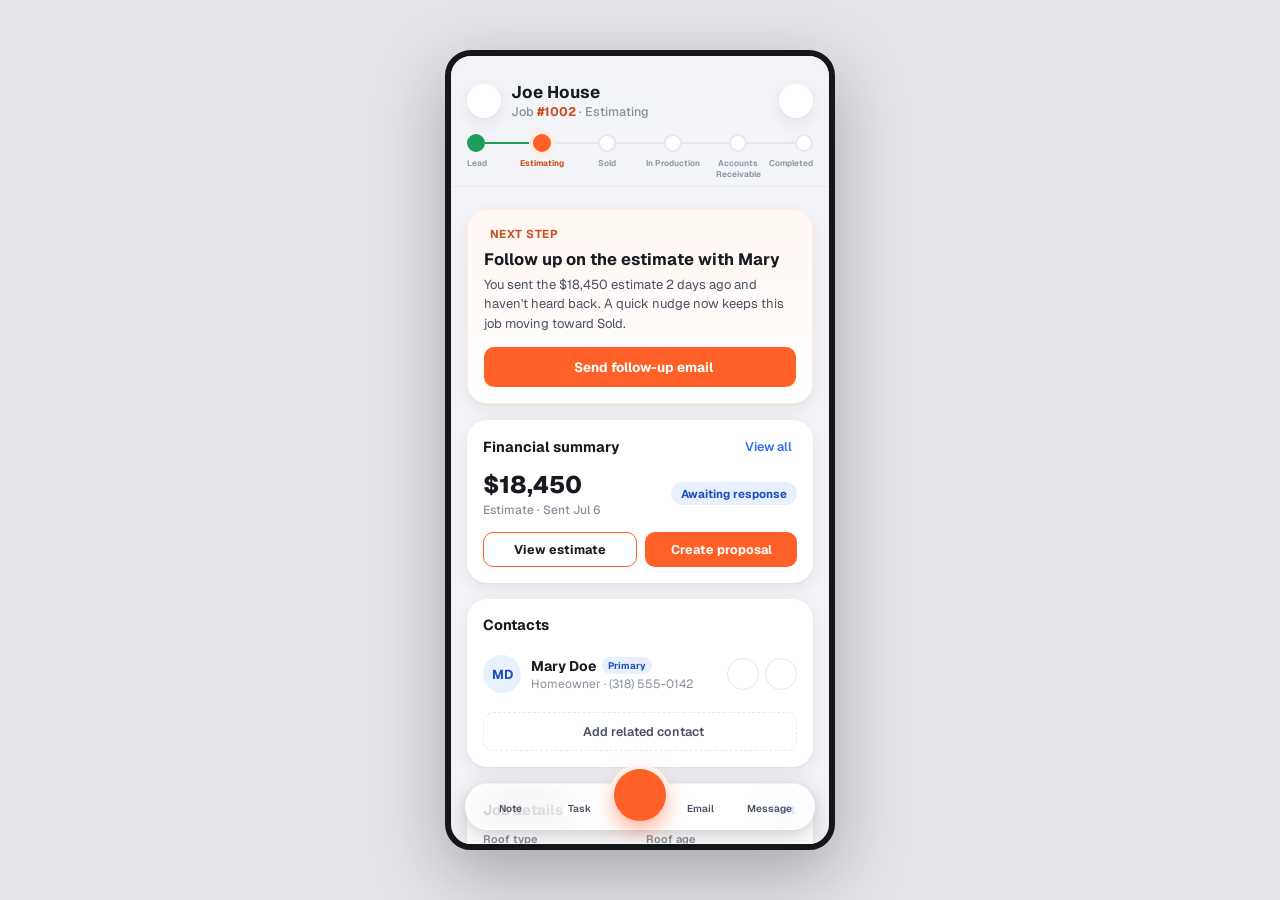
==== commit 58800ec7: "Redesign bottom nav as floating glassmorphism menu with centered create button" ====
--- a/index.html
+++ b/index.html
@@ -8,251 +8,12 @@
 <link rel="preconnect" href="https://fonts.gstatic.com" crossorigin>
 <link href="https://fonts.googleapis.com/css2?family=Geist:wght@400;500;600;700;800&display=swap" rel="stylesheet">
 <link rel="stylesheet" href="https://use.hugeicons.com/font/icons.css">
-<style>
-:root{
-  --orange:#FF6027; --orange-dark:#CC4D1F; --orange-light:#FFECE3;
-  --blue:#2F6FED; --blue-light:#E8F0FE; --blue-dark:#1E4FBE;
-  --green:#1E9E5A; --green-light:#E3F8EC;
-  --amber:#B4740E; --amber-light:#FCF0DA;
-  --red:#D6423C; --red-light:#FCEAE9;
-  --purple:#7C5CDB; --purple-light:#EFEAFC;
-  --ink:#171A1F; --ink-2:#4B5160; --ink-3:#8A8F9C;
-  --line:#E7E8EC; --surface:#FFFFFF; --page:#F3F4F7;
-  --r-lg:20px; --r-md:14px; --r-sm:10px;
-  --shadow:0 1px 2px rgba(23,26,31,.04), 0 6px 20px rgba(23,26,31,.07);
-}
-*{box-sizing:border-box}
-html,body{margin:0;padding:0;height:100%}
-body{
-  font-family:'Geist',-apple-system,BlinkMacSystemFont,'Segoe UI',sans-serif;
-  background:#E3E5EA;
-  color:var(--ink);
-  -webkit-font-smoothing:antialiased;
-}
-img{max-width:100%}
-button{font-family:inherit;cursor:pointer}
-input,select,textarea{font-family:inherit}
-.icon{font-size:18px}
-.icon-sm{font-size:15px}
-.icon-lg{font-size:22px}
-
-/* ---- device viewport ---- */
-.device-wrap{min-height:100vh;min-height:100dvh;display:flex;align-items:center;justify-content:center;padding:28px 16px}
-.app-frame{
-  width:390px;height:800px;max-height:calc(100vh - 56px);max-height:calc(100dvh - 56px);
-  background:var(--page);position:relative;overflow:hidden;
-  border-radius:26px;border:6px solid #14161A;box-shadow:0 24px 70px rgba(0,0,0,.28);
-}
-.screen{position:absolute;inset:0;overflow-y:auto;scrollbar-width:none}
-.screen::-webkit-scrollbar{display:none}
-@media (max-width:480px){
-  .device-wrap{padding:0}
-  .app-frame{width:100%;height:100vh;height:100dvh;max-height:none;border-radius:0;border:none;box-shadow:none}
-}
-
-/* ---- header (topbar + stepper, sticky together) ---- */
-.header{
-  position:sticky;top:0;z-index:20;background:rgba(243,244,247,.94);backdrop-filter:blur(8px);
-  border-bottom:1px solid var(--line);
-}
-.topbar{display:flex;align-items:center;gap:10px;padding:26px 16px 14px}
-.iconbtn{
-  width:34px;height:34px;border-radius:50%;border:none;background:var(--surface);
-  display:flex;align-items:center;justify-content:center;color:var(--ink-2);box-shadow:var(--shadow);flex-shrink:0;
-}
-.topbar-title{flex:1;min-width:0}
-.topbar-title h1{margin:0;font-size:17px;font-weight:700;line-height:1.2;color:var(--ink)}
-.topbar-title p{margin:1px 0 0;font-size:12.5px;color:var(--ink-3);font-weight:500}
-.topbar-title p span{color:var(--orange-dark);font-weight:700}
-
-/* ---- main ---- */
-main{padding:6px 16px 120px}
-section{margin-top:16px}
-.card{
-  background:var(--surface);border-radius:var(--r-lg);box-shadow:var(--shadow);
-  padding:16px 16px 16px;
-}
-.card-head{display:flex;align-items:center;justify-content:space-between;margin-bottom:12px}
-.card-head h2{margin:0;font-size:14.5px;font-weight:700;color:var(--ink)}
-.linklike{
-  background:none;border:none;color:var(--blue);font-weight:600;font-size:12.5px;
-  display:flex;align-items:center;gap:3px;padding:2px;
-}
-
-/* ---- stage stepper ---- */
-.stepper{display:flex;align-items:flex-start;width:100%;padding:0 16px 34px}
-.step{display:flex;flex-direction:column;align-items:center;flex:0 0 auto;width:18px;position:relative}
-.step-dot{width:18px;height:18px;border-radius:50%;display:flex;align-items:center;justify-content:center;background:var(--surface);border:2px solid var(--line);flex-shrink:0}
-.step-dot i{font-size:10px;color:#fff}
-.step.done .step-dot{background:var(--green);border-color:var(--green)}
-.step.current .step-dot{background:var(--orange);border-color:var(--orange);box-shadow:0 0 0 4px var(--orange-light)}
-.step.current .step-label{color:var(--orange-dark);font-weight:700}
-.step-label{position:absolute;top:24px;left:50%;transform:translateX(-50%);width:54px;font-size:8.3px;color:var(--ink-3);font-weight:600;text-align:center;line-height:1.25}
-.step:first-child .step-label{left:0;transform:none;text-align:left}
-.step:last-child .step-label{left:auto;right:0;transform:none;text-align:right}
-.step-line{flex:1 1 auto;height:2px;background:var(--line);margin-top:8px}
-.step-line.done{background:var(--green)}
-
-/* ---- next step card ---- */
-.next-card{
-  background:linear-gradient(180deg,#FFF7F2,#FFFFFF);border:1px solid var(--orange-light);
-  border-radius:var(--r-lg);padding:16px;box-shadow:var(--shadow);
-}
-.next-eyebrow{display:flex;align-items:center;gap:6px;color:var(--orange-dark);font-weight:700;font-size:11.5px;text-transform:uppercase;letter-spacing:.04em;margin-bottom:8px}
-.next-card h3{margin:0 0 4px;font-size:16.5px;font-weight:700;line-height:1.3}
-.next-card p{margin:0 0 14px;font-size:13px;color:var(--ink-2);line-height:1.5}
-.btn{
-  border:none;border-radius:var(--r-sm);font-weight:700;font-size:13.5px;padding:11px 16px;
-  display:inline-flex;align-items:center;justify-content:center;gap:6px;width:100%;
-}
-.btn-primary{background:var(--orange);color:#fff}
-.btn-primary:active{background:var(--orange-dark)}
-.btn-secondary{background:#fff;color:var(--ink);border:1.5px solid var(--orange)}
-.btn-outline{background:#fff;color:var(--ink-2);border:1px solid var(--line)}
-.btn-ghost{background:var(--page);color:var(--ink-2)}
-.btn-sm{padding:8px 12px;font-size:12.5px;width:auto}
-.btn[disabled]{opacity:.45;pointer-events:none}
-
-/* ---- financial ---- */
-.fin-row{display:flex;align-items:center;justify-content:space-between}
-.fin-amount{font-size:24px;font-weight:800;color:var(--ink)}
-.fin-sub{font-size:12px;color:var(--ink-3);font-weight:500;margin-top:2px}
-.pill{display:inline-flex;align-items:center;gap:4px;padding:4px 10px;border-radius:100px;font-size:11.5px;font-weight:700}
-.pill-blue{background:var(--blue-light);color:var(--blue-dark)}
-.pill-green{background:var(--green-light);color:#146B3C}
-.pill-amber{background:var(--amber-light);color:var(--amber)}
-.pill-gray{background:var(--page);color:var(--ink-2)}
-.fin-actions{display:flex;gap:8px;margin-top:14px}
-
-/* ---- contact rows ---- */
-.contact-row{display:flex;align-items:center;gap:10px;padding:9px 0}
-.contact-row+.contact-row{border-top:1px solid var(--line)}
-.avatar{
-  width:38px;height:38px;border-radius:50%;background:var(--blue-light);color:var(--blue-dark);
-  display:flex;align-items:center;justify-content:center;font-weight:700;font-size:13px;flex-shrink:0
-}
-.avatar.purple{background:var(--purple-light);color:var(--purple)}
-.contact-info{flex:1;min-width:0}
-.contact-name{font-size:14px;font-weight:700;display:flex;align-items:center;gap:6px}
-.tag-tiny{font-size:9.5px;font-weight:700;color:var(--blue-dark);background:var(--blue-light);padding:2px 6px;border-radius:100px}
-.contact-sub{font-size:12px;color:var(--ink-3);margin-top:1px}
-.contact-actions{display:flex;gap:6px}
-.circle-action{width:32px;height:32px;border-radius:50%;border:1px solid var(--line);background:#fff;display:flex;align-items:center;justify-content:center;color:var(--ink-2)}
-.add-row-btn{
-  display:flex;align-items:center;justify-content:center;gap:6px;width:100%;margin-top:10px;
-  padding:10px;border-radius:var(--r-sm);border:1.5px dashed var(--line);background:transparent;color:var(--ink-2);font-weight:600;font-size:12.5px;
-}
-
-/* ---- job fields ---- */
-.field-grid{display:grid;grid-template-columns:1fr 1fr;gap:14px 12px}
-.field{min-width:0}
-.field label{display:block;font-size:11px;color:var(--ink-3);font-weight:600;margin-bottom:3px}
-.field .val{font-size:13.5px;font-weight:600;color:var(--ink)}
-.field .val.muted{color:var(--ink-3);font-weight:500}
-.field input,.field select{
-  width:100%;border:1px solid var(--line);border-radius:8px;padding:7px 8px;font-size:13px;background:#fbfbfc
-}
-.toggle-row{display:flex;align-items:center;justify-content:space-between;margin-top:14px;padding-top:12px;border-top:1px solid var(--line)}
-.toggle-row span{font-size:12px;color:var(--ink-2);font-weight:600}
-.switch{width:36px;height:21px;border-radius:100px;background:var(--line);position:relative;flex-shrink:0;border:none}
-.switch.on{background:var(--orange)}
-.switch::after{content:'';position:absolute;width:17px;height:17px;background:#fff;border-radius:50%;top:2px;left:2px;transition:left .15s}
-.switch.on::after{left:17px}
-
-/* ---- tasks ---- */
-.task-row{display:flex;align-items:flex-start;gap:10px;padding:9px 0}
-.task-row+.task-row{border-top:1px solid var(--line)}
-.check{width:20px;height:20px;border-radius:6px;border:2px solid var(--line);flex-shrink:0;margin-top:1px;display:flex;align-items:center;justify-content:center;background:#fff;color:#fff}
-.check i{font-size:12px;opacity:0}
-.task-row.done .check{background:var(--green);border-color:var(--green)}
-.task-row.done .check i{opacity:1}
-.task-row.done .task-title{text-decoration:line-through;color:var(--ink-3)}
-.task-title{font-size:13.5px;font-weight:600}
-.task-meta{font-size:11.5px;color:var(--ink-3);margin-top:2px;display:flex;gap:8px;align-items:center}
-
-/* ---- activity ---- */
-.act-row{display:flex;gap:10px;padding:10px 0}
-.act-row+.act-row{border-top:1px solid var(--line)}
-.act-ico{width:30px;height:30px;border-radius:50%;flex-shrink:0;display:flex;align-items:center;justify-content:center}
-.act-ico i{font-size:15px}
-.act-body{flex:1;min-width:0}
-.act-title{font-size:13px;font-weight:700;line-height:1.35}
-.act-desc{font-size:12px;color:var(--ink-2);margin-top:2px;line-height:1.4}
-.act-time{font-size:11px;color:var(--ink-3);margin-top:3px;font-weight:500}
-.act-new{animation:flash .9s ease}
-@keyframes flash{0%{background:var(--orange-light)}100%{background:transparent}}
-
-/* ---- bottom bar ---- */
-.bottombar{
-  position:absolute;left:0;right:0;bottom:0;
-  background:rgba(255,255,255,.96);backdrop-filter:blur(10px);border-top:1px solid var(--line);
-  display:flex;padding:8px 6px calc(10px + env(safe-area-inset-bottom));z-index:30;
-}
-.qa-btn{
-  flex:1;background:none;border:none;display:flex;flex-direction:column;align-items:center;gap:4px;
-  padding:6px 2px;border-radius:12px;color:var(--ink-2)
-}
-.qa-btn:active{background:var(--page)}
-.qa-btn i{font-size:21px}
-.qa-btn span{font-size:10.5px;font-weight:600}
-.fab{
-  position:absolute;right:16px;bottom:78px;
-  width:52px;height:52px;border-radius:50%;background:var(--orange);color:#fff;border:none;
-  display:flex;align-items:center;justify-content:center;box-shadow:0 6px 18px rgba(255,96,39,.45);z-index:31;
-}
-.fab i{font-size:24px}
-
-/* ---- overlay & sheets ---- */
-.overlay{
-  position:absolute;inset:0;background:rgba(15,17,20,.44);opacity:0;pointer-events:none;transition:opacity .18s;z-index:40;
-}
-.overlay.open{opacity:1;pointer-events:auto}
-.sheet{
-  position:absolute;left:0;right:0;bottom:0;transform:translateY(100%);
-  background:#fff;border-radius:22px 22px 0 0;padding:10px 18px calc(20px + env(safe-area-inset-bottom));
-  z-index:41;transition:transform .22s cubic-bezier(.32,.72,0,1);max-height:86%;overflow-y:auto;
-}
-.sheet.open{transform:translateY(0)}
-.sheet-handle{width:36px;height:4px;background:var(--line);border-radius:100px;margin:2px auto 14px}
-.sheet-head{display:flex;align-items:center;justify-content:space-between;margin-bottom:4px}
-.sheet-head h3{margin:0;font-size:16.5px;font-weight:800}
-.sheet-sub{font-size:12.5px;color:var(--ink-3);margin:2px 0 16px;line-height:1.5}
-.form-field{margin-bottom:12px}
-.form-field label{display:block;font-size:12px;font-weight:700;color:var(--ink-2);margin-bottom:5px}
-.form-field input,.form-field select,.form-field textarea{
-  width:100%;border:1.5px solid var(--line);border-radius:10px;padding:10px 11px;font-size:13.5px;color:var(--ink);background:#fbfbfc
-}
-.form-field textarea{resize:vertical;min-height:76px}
-.form-field input:focus,.form-field select:focus,.form-field textarea:focus{outline:none;border-color:var(--orange)}
-.chip-row{display:flex;gap:8px;flex-wrap:wrap}
-.chip{padding:8px 12px;border-radius:100px;border:1.5px solid var(--line);font-size:12.5px;font-weight:600;color:var(--ink-2);background:#fff}
-.chip.sel{background:var(--orange);border-color:var(--orange);color:#fff}
-.checkbox-row{display:flex;align-items:center;gap:8px;margin:2px 0 14px}
-.checkbox-row input{width:16px;height:16px}
-.checkbox-row label{font-size:12.5px;font-weight:600;color:var(--ink-2)}
-.create-opt{
-  display:flex;align-items:center;gap:12px;width:100%;text-align:left;border:1px solid var(--line);
-  background:#fff;border-radius:14px;padding:13px 14px;margin-bottom:10px
-}
-.create-opt .oi{width:38px;height:38px;border-radius:10px;display:flex;align-items:center;justify-content:center;flex-shrink:0}
-.create-opt .oi i{font-size:18px}
-.create-opt .ot{flex:1}
-.create-opt .ot b{display:block;font-size:13.5px;font-weight:700}
-.create-opt .ot span{font-size:11.5px;color:var(--ink-3)}
-.create-opt[disabled]{opacity:.5}
-.create-opt .badge-rec{background:var(--green-light);color:#146B3C;font-size:9.5px;font-weight:700;padding:2px 7px;border-radius:100px;margin-left:6px}
-
-/* ---- toast ---- */
-.toast{
-  position:absolute;left:20px;right:20px;bottom:90px;transform:translateY(20px);
-  background:var(--ink);color:#fff;border-radius:14px;padding:12px 14px;display:flex;align-items:center;gap:10px;
-  opacity:0;pointer-events:none;transition:all .25s ease;z-index:60;box-shadow:0 10px 30px rgba(0,0,0,.25);
-}
-.toast.show{opacity:1;transform:translateY(0)}
-.toast .tico{width:22px;height:22px;border-radius:50%;background:var(--green);color:#fff;display:flex;align-items:center;justify-content:center;flex-shrink:0}
-.toast .tico i{font-size:12px}
-.toast span{font-size:13px;font-weight:600}
-</style>
+<link rel="stylesheet" href="roofpilot-design-system.css">
+<!--
+  All shared visual styling (tokens, buttons, cards, stepper, sheets, etc.)
+  now lives in roofpilot-design-system.css. This file only contains
+  the HTML structure + JS behavior specific to the Job page.
+-->
 </head>
 <body>
 <div class="device-wrap">
@@ -479,11 +240,10 @@
 
 </div>
 
-  <button class="fab" id="fabCreate" aria-label="Create"><i class="hgi-stroke hgi-plus-sign"></i></button>
-
   <div class="bottombar">
     <button class="qa-btn" data-quick="note"><i class="hgi-stroke hgi-note-01"></i><span>Note</span></button>
     <button class="qa-btn" data-quick="task"><i class="hgi-stroke hgi-checkmark-square-02"></i><span>Task</span></button>
+    <button class="qa-create" id="fabCreate" aria-label="Create"><i class="hgi-stroke hgi-plus-sign"></i></button>
     <button class="qa-btn" data-quick="email"><i class="hgi-stroke hgi-mail-01"></i><span>Email</span></button>
     <button class="qa-btn" data-quick="message"><i class="hgi-stroke hgi-message-01"></i><span>Message</span></button>
   </div>
--- a/roofpilot-design-system.css
+++ b/roofpilot-design-system.css
@@ -0,0 +1,312 @@
+/*
+  RoofPilot Prototype Design System
+  ----------------------------------
+  Base visual language for mobile "vibe coded" prototypes matching
+  RoofPilot's product UI (roofpilot.ai). Extracted from the Job page
+  redesign so future flow prototypes can reuse the same look without
+  rebuilding tokens/components from scratch.
+
+  Usage: link this file, then build your screen's HTML using the
+  classes below. Only write new CSS for things this file doesn't
+  cover — everything here is meant to be reused as-is.
+
+  Requires (load in <head> before this file):
+  <link href="https://fonts.googleapis.com/css2?family=Geist:wght@400;500;600;700;800&display=swap" rel="stylesheet">
+  <link rel="stylesheet" href="https://use.hugeicons.com/font/icons.css">
+*/
+
+/* =========================================================
+   1. DESIGN TOKENS
+   ========================================================= */
+:root{
+  /* brand */
+  --orange:#FF6027; --orange-dark:#CC4D1F; --orange-light:#FFECE3;
+  /* semantic / status */
+  --blue:#2F6FED; --blue-light:#E8F0FE; --blue-dark:#1E4FBE;
+  --green:#1E9E5A; --green-light:#E3F8EC;
+  --amber:#B4740E; --amber-light:#FCF0DA;
+  --red:#D6423C; --red-light:#FCEAE9;
+  --purple:#7C5CDB; --purple-light:#EFEAFC;
+  /* neutrals */
+  --ink:#171A1F; --ink-2:#4B5160; --ink-3:#8A8F9C;
+  --line:#E7E8EC; --surface:#FFFFFF; --page:#F3F4F7;
+  /* radius */
+  --r-lg:20px; --r-md:14px; --r-sm:10px;
+  /* elevation */
+  --shadow:0 1px 2px rgba(23,26,31,.04), 0 6px 20px rgba(23,26,31,.07);
+}
+
+/* =========================================================
+   2. RESET & BASE TYPOGRAPHY
+   ========================================================= */
+*{box-sizing:border-box}
+html,body{margin:0;padding:0;height:100%}
+body{
+  font-family:'Geist',-apple-system,BlinkMacSystemFont,'Segoe UI',sans-serif;
+  background:#E3E5EA;
+  color:var(--ink);
+  -webkit-font-smoothing:antialiased;
+}
+img{max-width:100%}
+button{font-family:inherit;cursor:pointer}
+input,select,textarea{font-family:inherit}
+.icon{font-size:18px}
+.icon-sm{font-size:15px}
+.icon-lg{font-size:22px}
+
+/* =========================================================
+   3. MOBILE DEVICE VIEWPORT
+   Wrap every screen in .device-wrap > .app-frame > .screen
+   ========================================================= */
+.device-wrap{min-height:100vh;min-height:100dvh;display:flex;align-items:center;justify-content:center;padding:28px 16px}
+.app-frame{
+  width:390px;height:800px;max-height:calc(100vh - 56px);max-height:calc(100dvh - 56px);
+  background:var(--page);position:relative;overflow:hidden;
+  border-radius:26px;border:6px solid #14161A;box-shadow:0 24px 70px rgba(0,0,0,.28);
+}
+.screen{position:absolute;inset:0;overflow-y:auto;scrollbar-width:none}
+.screen::-webkit-scrollbar{display:none}
+@media (max-width:480px){
+  .device-wrap{padding:0}
+  .app-frame{width:100%;height:100vh;height:100dvh;max-height:none;border-radius:0;border:none;box-shadow:none}
+}
+
+/* =========================================================
+   4. HEADER (topbar + optional stage stepper, sticky)
+   ========================================================= */
+.header{
+  position:sticky;top:0;z-index:20;background:rgba(243,244,247,.94);backdrop-filter:blur(8px);
+  border-bottom:1px solid var(--line);
+}
+.topbar{display:flex;align-items:center;gap:10px;padding:26px 16px 14px}
+.iconbtn{
+  width:34px;height:34px;border-radius:50%;border:none;background:var(--surface);
+  display:flex;align-items:center;justify-content:center;color:var(--ink-2);box-shadow:var(--shadow);flex-shrink:0;
+}
+.topbar-title{flex:1;min-width:0}
+.topbar-title h1{margin:0;font-size:17px;font-weight:700;line-height:1.2;color:var(--ink)}
+.topbar-title p{margin:1px 0 0;font-size:12.5px;color:var(--ink-3);font-weight:500}
+.topbar-title p span{color:var(--orange-dark);font-weight:700}
+
+/* stage stepper (optional, used on screens with a pipeline/status) */
+.stepper{display:flex;align-items:flex-start;width:100%;padding:0 16px 34px}
+.step{display:flex;flex-direction:column;align-items:center;flex:0 0 auto;width:18px;position:relative}
+.step-dot{width:18px;height:18px;border-radius:50%;display:flex;align-items:center;justify-content:center;background:var(--surface);border:2px solid var(--line);flex-shrink:0}
+.step-dot i{font-size:10px;color:#fff}
+.step.done .step-dot{background:var(--green);border-color:var(--green)}
+.step.current .step-dot{background:var(--orange);border-color:var(--orange);box-shadow:0 0 0 4px var(--orange-light)}
+.step.current .step-label{color:var(--orange-dark);font-weight:700}
+.step-label{position:absolute;top:24px;left:50%;transform:translateX(-50%);width:54px;font-size:8.3px;color:var(--ink-3);font-weight:600;text-align:center;line-height:1.25}
+.step:first-child .step-label{left:0;transform:none;text-align:left}
+.step:last-child .step-label{left:auto;right:0;transform:none;text-align:right}
+.step-line{flex:1 1 auto;height:2px;background:var(--line);margin-top:8px}
+.step-line.done{background:var(--green)}
+
+/* =========================================================
+   5. PAGE / SECTION / CARD LAYOUT
+   ========================================================= */
+main{padding:6px 16px 120px}
+section{margin-top:16px}
+.card{
+  background:var(--surface);border-radius:var(--r-lg);box-shadow:var(--shadow);
+  padding:16px 16px 16px;
+}
+.card-head{display:flex;align-items:center;justify-content:space-between;margin-bottom:12px}
+.card-head h2{margin:0;font-size:14.5px;font-weight:700;color:var(--ink)}
+.linklike{
+  background:none;border:none;color:var(--blue);font-weight:600;font-size:12.5px;
+  display:flex;align-items:center;gap:3px;padding:2px;
+}
+
+/* highlighted "next step" style card */
+.next-card{
+  background:linear-gradient(180deg,#FFF7F2,#FFFFFF);border:1px solid var(--orange-light);
+  border-radius:var(--r-lg);padding:16px;box-shadow:var(--shadow);
+}
+.next-eyebrow{display:flex;align-items:center;gap:6px;color:var(--orange-dark);font-weight:700;font-size:11.5px;text-transform:uppercase;letter-spacing:.04em;margin-bottom:8px}
+.next-card h3{margin:0 0 4px;font-size:16.5px;font-weight:700;line-height:1.3}
+.next-card p{margin:0 0 14px;font-size:13px;color:var(--ink-2);line-height:1.5}
+
+/* =========================================================
+   6. BUTTONS
+   ========================================================= */
+.btn{
+  border:none;border-radius:var(--r-sm);font-weight:700;font-size:13.5px;padding:11px 16px;
+  display:inline-flex;align-items:center;justify-content:center;gap:6px;width:100%;
+}
+.btn-primary{background:var(--orange);color:#fff}
+.btn-primary:active{background:var(--orange-dark)}
+.btn-secondary{background:#fff;color:var(--ink);border:1.5px solid var(--orange)}
+.btn-outline{background:#fff;color:var(--ink-2);border:1px solid var(--line)}
+.btn-ghost{background:var(--page);color:var(--ink-2)}
+.btn-sm{padding:8px 12px;font-size:12.5px;width:auto}
+.btn[disabled]{opacity:.45;pointer-events:none}
+
+/* =========================================================
+   7. FINANCIAL / SUMMARY ROWS & BADGES
+   ========================================================= */
+.fin-row{display:flex;align-items:center;justify-content:space-between}
+.fin-amount{font-size:24px;font-weight:800;color:var(--ink)}
+.fin-sub{font-size:12px;color:var(--ink-3);font-weight:500;margin-top:2px}
+.pill{display:inline-flex;align-items:center;gap:4px;padding:4px 10px;border-radius:100px;font-size:11.5px;font-weight:700}
+.pill-blue{background:var(--blue-light);color:var(--blue-dark)}
+.pill-green{background:var(--green-light);color:#146B3C}
+.pill-amber{background:var(--amber-light);color:var(--amber)}
+.pill-gray{background:var(--page);color:var(--ink-2)}
+.fin-actions{display:flex;gap:8px;margin-top:14px}
+
+/* =========================================================
+   8. CONTACT / PEOPLE ROWS
+   ========================================================= */
+.contact-row{display:flex;align-items:center;gap:10px;padding:9px 0}
+.contact-row+.contact-row{border-top:1px solid var(--line)}
+.avatar{
+  width:38px;height:38px;border-radius:50%;background:var(--blue-light);color:var(--blue-dark);
+  display:flex;align-items:center;justify-content:center;font-weight:700;font-size:13px;flex-shrink:0
+}
+.avatar.purple{background:var(--purple-light);color:var(--purple)}
+.contact-info{flex:1;min-width:0}
+.contact-name{font-size:14px;font-weight:700;display:flex;align-items:center;gap:6px}
+.tag-tiny{font-size:9.5px;font-weight:700;color:var(--blue-dark);background:var(--blue-light);padding:2px 6px;border-radius:100px}
+.contact-sub{font-size:12px;color:var(--ink-3);margin-top:1px}
+.contact-actions{display:flex;gap:6px}
+.circle-action{width:32px;height:32px;border-radius:50%;border:1px solid var(--line);background:#fff;display:flex;align-items:center;justify-content:center;color:var(--ink-2)}
+.add-row-btn{
+  display:flex;align-items:center;justify-content:center;gap:6px;width:100%;margin-top:10px;
+  padding:10px;border-radius:var(--r-sm);border:1.5px dashed var(--line);background:transparent;color:var(--ink-2);font-weight:600;font-size:12.5px;
+}
+
+/* =========================================================
+   9. READ/EDIT FIELD GRID
+   ========================================================= */
+.field-grid{display:grid;grid-template-columns:1fr 1fr;gap:14px 12px}
+.field{min-width:0}
+.field label{display:block;font-size:11px;color:var(--ink-3);font-weight:600;margin-bottom:3px}
+.field .val{font-size:13.5px;font-weight:600;color:var(--ink)}
+.field .val.muted{color:var(--ink-3);font-weight:500}
+.field input,.field select{
+  width:100%;border:1px solid var(--line);border-radius:8px;padding:7px 8px;font-size:13px;background:#fbfbfc
+}
+.toggle-row{display:flex;align-items:center;justify-content:space-between;margin-top:14px;padding-top:12px;border-top:1px solid var(--line)}
+.toggle-row span{font-size:12px;color:var(--ink-2);font-weight:600}
+.switch{width:36px;height:21px;border-radius:100px;background:var(--line);position:relative;flex-shrink:0;border:none}
+.switch.on{background:var(--orange)}
+.switch::after{content:'';position:absolute;width:17px;height:17px;background:#fff;border-radius:50%;top:2px;left:2px;transition:left .15s}
+.switch.on::after{left:17px}
+
+/* =========================================================
+   10. TASK LIST
+   ========================================================= */
+.task-row{display:flex;align-items:flex-start;gap:10px;padding:9px 0}
+.task-row+.task-row{border-top:1px solid var(--line)}
+.check{width:20px;height:20px;border-radius:6px;border:2px solid var(--line);flex-shrink:0;margin-top:1px;display:flex;align-items:center;justify-content:center;background:#fff;color:#fff}
+.check i{font-size:12px;opacity:0}
+.task-row.done .check{background:var(--green);border-color:var(--green)}
+.task-row.done .check i{opacity:1}
+.task-row.done .task-title{text-decoration:line-through;color:var(--ink-3)}
+.task-title{font-size:13.5px;font-weight:600}
+.task-meta{font-size:11.5px;color:var(--ink-3);margin-top:2px;display:flex;gap:8px;align-items:center}
+
+/* =========================================================
+   11. ACTIVITY / TIMELINE FEED
+   ========================================================= */
+.act-row{display:flex;gap:10px;padding:10px 0}
+.act-row+.act-row{border-top:1px solid var(--line)}
+.act-ico{width:30px;height:30px;border-radius:50%;flex-shrink:0;display:flex;align-items:center;justify-content:center}
+.act-ico i{font-size:15px}
+.act-body{flex:1;min-width:0}
+.act-title{font-size:13px;font-weight:700;line-height:1.35}
+.act-desc{font-size:12px;color:var(--ink-2);margin-top:2px;line-height:1.4}
+.act-time{font-size:11px;color:var(--ink-3);margin-top:3px;font-weight:500}
+.act-new{animation:flash .9s ease}
+@keyframes flash{0%{background:var(--orange-light)}100%{background:transparent}}
+
+/* =========================================================
+   12. FLOATING GLASS BOTTOM NAV
+   5 items: 2 quick actions, elevated center "Create" button, 2 more
+   quick actions. Floats above content with a glassmorphism pill.
+   ========================================================= */
+.bottombar{
+  position:absolute;left:14px;right:14px;bottom:calc(14px + env(safe-area-inset-bottom));
+  display:flex;align-items:center;justify-content:space-between;
+  padding:8px 10px;border-radius:100px;
+  background:rgba(255,255,255,.55);
+  -webkit-backdrop-filter:blur(20px) saturate(180%);
+  backdrop-filter:blur(20px) saturate(180%);
+  border:1px solid rgba(255,255,255,.6);
+  box-shadow:0 10px 30px rgba(23,26,31,.16), 0 2px 10px rgba(23,26,31,.08);
+  z-index:30;
+}
+.qa-btn{
+  flex:1;background:none;border:none;display:flex;flex-direction:column;align-items:center;gap:3px;
+  padding:6px 2px;border-radius:14px;color:var(--ink-2)
+}
+.qa-btn:active{background:rgba(255,255,255,.55)}
+.qa-btn i{font-size:20px}
+.qa-btn span{font-size:10px;font-weight:600}
+.qa-create{
+  flex:0 0 auto;width:52px;height:52px;margin-top:-24px;border-radius:50%;
+  background:var(--orange);color:#fff;border:none;
+  display:flex;align-items:center;justify-content:center;
+  box-shadow:0 8px 20px rgba(255,96,39,.5), 0 0 0 5px rgba(255,255,255,.85);
+  z-index:31;flex-shrink:0;
+}
+.qa-create i{font-size:24px}
+.qa-create:active{background:var(--orange-dark)}
+
+/* =========================================================
+   13. OVERLAY, BOTTOM SHEETS & FORM FIELDS
+   ========================================================= */
+.overlay{
+  position:absolute;inset:0;background:rgba(15,17,20,.44);opacity:0;pointer-events:none;transition:opacity .18s;z-index:40;
+}
+.overlay.open{opacity:1;pointer-events:auto}
+.sheet{
+  position:absolute;left:0;right:0;bottom:0;transform:translateY(100%);
+  background:#fff;border-radius:22px 22px 0 0;padding:10px 18px calc(20px + env(safe-area-inset-bottom));
+  z-index:41;transition:transform .22s cubic-bezier(.32,.72,0,1);max-height:86%;overflow-y:auto;
+}
+.sheet.open{transform:translateY(0)}
+.sheet-handle{width:36px;height:4px;background:var(--line);border-radius:100px;margin:2px auto 14px}
+.sheet-head{display:flex;align-items:center;justify-content:space-between;margin-bottom:4px}
+.sheet-head h3{margin:0;font-size:16.5px;font-weight:800}
+.sheet-sub{font-size:12.5px;color:var(--ink-3);margin:2px 0 16px;line-height:1.5}
+.form-field{margin-bottom:12px}
+.form-field label{display:block;font-size:12px;font-weight:700;color:var(--ink-2);margin-bottom:5px}
+.form-field input,.form-field select,.form-field textarea{
+  width:100%;border:1.5px solid var(--line);border-radius:10px;padding:10px 11px;font-size:13.5px;color:var(--ink);background:#fbfbfc
+}
+.form-field textarea{resize:vertical;min-height:76px}
+.form-field input:focus,.form-field select:focus,.form-field textarea:focus{outline:none;border-color:var(--orange)}
+.chip-row{display:flex;gap:8px;flex-wrap:wrap}
+.chip{padding:8px 12px;border-radius:100px;border:1.5px solid var(--line);font-size:12.5px;font-weight:600;color:var(--ink-2);background:#fff}
+.chip.sel{background:var(--orange);border-color:var(--orange);color:#fff}
+.checkbox-row{display:flex;align-items:center;gap:8px;margin:2px 0 14px}
+.checkbox-row input{width:16px;height:16px}
+.checkbox-row label{font-size:12.5px;font-weight:600;color:var(--ink-2)}
+
+/* "create new thing" option row, used inside a sheet */
+.create-opt{
+  display:flex;align-items:center;gap:12px;width:100%;text-align:left;border:1px solid var(--line);
+  background:#fff;border-radius:14px;padding:13px 14px;margin-bottom:10px
+}
+.create-opt .oi{width:38px;height:38px;border-radius:10px;display:flex;align-items:center;justify-content:center;flex-shrink:0}
+.create-opt .oi i{font-size:18px}
+.create-opt .ot{flex:1}
+.create-opt .ot b{display:block;font-size:13.5px;font-weight:700}
+.create-opt .ot span{font-size:11.5px;color:var(--ink-3)}
+.create-opt[disabled]{opacity:.5}
+.create-opt .badge-rec{background:var(--green-light);color:#146B3C;font-size:9.5px;font-weight:700;padding:2px 7px;border-radius:100px;margin-left:6px}
+
+/* =========================================================
+   14. TOAST (confirmation feedback)
+   ========================================================= */
+.toast{
+  position:absolute;left:20px;right:20px;bottom:104px;transform:translateY(20px);
+  background:var(--ink);color:#fff;border-radius:14px;padding:12px 14px;display:flex;align-items:center;gap:10px;
+  opacity:0;pointer-events:none;transition:all .25s ease;z-index:60;box-shadow:0 10px 30px rgba(0,0,0,.25);
+}
+.toast.show{opacity:1;transform:translateY(0)}
+.toast .tico{width:22px;height:22px;border-radius:50%;background:var(--green);color:#fff;display:flex;align-items:center;justify-content:center;flex-shrink:0}
+.toast .tico i{font-size:12px}
+.toast span{font-size:13px;font-weight:600}
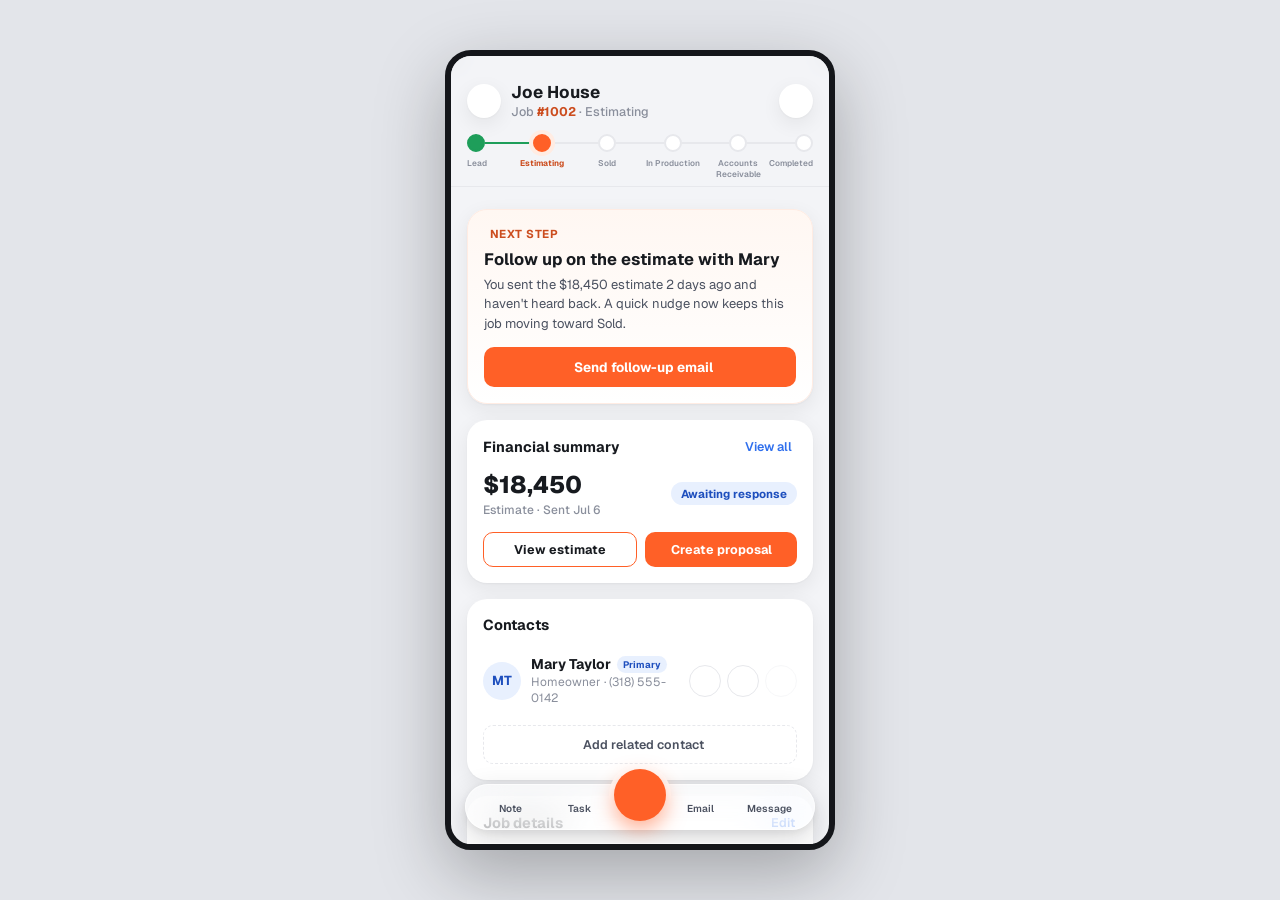
==== commit 0d2e8f68: "Add contact delete + primary switching, notes CRUD list, wire task Add button" ====
--- a/index.html
+++ b/index.html
@@ -102,15 +102,16 @@
           <h2>Contacts</h2>
         </div>
         <div id="contactsList">
-          <div class="contact-row">
-            <div class="avatar">MD</div>
+          <div class="contact-row" data-primary="true">
+            <div class="avatar">MT</div>
             <div class="contact-info">
-              <div class="contact-name">Mary Doe <span class="tag-tiny">Primary</span></div>
+              <div class="contact-name">Mary Taylor <span class="tag-tiny">Primary</span></div>
               <div class="contact-sub">Homeowner · (318) 555-0142</div>
             </div>
             <div class="contact-actions">
-              <button class="circle-action" data-quick="message" data-name="Mary Doe" aria-label="Text Mary"><i class="hgi-stroke hgi-message-01 icon-sm"></i></button>
-              <button class="circle-action" data-quick="email" data-name="Mary Doe" aria-label="Email Mary"><i class="hgi-stroke hgi-mail-01 icon-sm"></i></button>
+              <button class="circle-action" data-quick="message" data-name="Mary Taylor" aria-label="Text Mary"><i class="hgi-stroke hgi-message-01 icon-sm"></i></button>
+              <button class="circle-action" data-quick="email" data-name="Mary Taylor" aria-label="Email Mary"><i class="hgi-stroke hgi-mail-01 icon-sm"></i></button>
+              <button class="circle-action danger" data-delete-contact aria-label="Remove contact"><i class="hgi-stroke hgi-delete-02 icon-sm"></i></button>
             </div>
           </div>
         </div>
@@ -161,6 +162,32 @@
     <section>
       <div class="card">
         <div class="card-head">
+          <h2>Notes</h2>
+        </div>
+        <div id="notesList">
+          <div class="note-row" data-note-id="seed-1">
+            <div class="note-body">
+              <div class="note-text">Mary confirmed architectural shingles, color Weathered Wood. Waiting on adjuster approval for full replacement vs. repair.</div>
+              <textarea class="note-edit-input" style="display:none">Mary confirmed architectural shingles, color Weathered Wood. Waiting on adjuster approval for full replacement vs. repair.</textarea>
+              <div class="note-time">Yesterday, 4:30 PM</div>
+              <div class="note-edit-actions" style="display:none">
+                <button class="btn btn-outline btn-sm" type="button" data-cancel-note>Cancel</button>
+                <button class="btn btn-primary btn-sm" type="button" data-save-note>Save</button>
+              </div>
+            </div>
+            <div class="note-actions">
+              <button class="circle-action" data-edit-note aria-label="Edit note"><i class="hgi-stroke hgi-pencil-edit-01 icon-sm"></i></button>
+              <button class="circle-action danger" data-delete-note aria-label="Delete note"><i class="hgi-stroke hgi-delete-02 icon-sm"></i></button>
+            </div>
+          </div>
+        </div>
+        <p class="empty-hint" id="notesEmptyHint" style="display:none">No notes yet — add one from the bottom bar.</p>
+      </div>
+    </section>
+
+    <section>
+      <div class="card">
+        <div class="card-head">
           <h2>Tasks</h2>
           <button class="linklike" id="addTaskLink">
             <i class="hgi-stroke hgi-plus-sign icon-sm"></i>
@@ -196,7 +223,7 @@
             <div class="act-ico" style="background:var(--blue-light);color:#1E4FBE"><i class="hgi-stroke hgi-mail-01"></i></div>
             <div class="act-body">
               <div class="act-title">Email sent — Estimate follow-up</div>
-              <div class="act-desc">To Mary Doe</div>
+              <div class="act-desc">To Mary Taylor</div>
               <div class="act-time">Today, 9:12 AM</div>
             </div>
           </div>
@@ -212,7 +239,7 @@
             <div class="act-ico" style="background:var(--green-light);color:#146B3C"><i class="hgi-stroke hgi-tick-01"></i></div>
             <div class="act-body">
               <div class="act-title">Task completed</div>
-              <div class="act-desc">Send estimate to Mary Doe</div>
+              <div class="act-desc">Send estimate to Mary Taylor</div>
               <div class="act-time">Jul 7, 11:05 AM</div>
             </div>
           </div>
@@ -294,7 +321,7 @@
   <div class="sheet" id="sheetEmail">
     <div class="sheet-handle"></div>
     <div class="sheet-head"><h3>Send email</h3><button class="iconbtn" data-close><i class="hgi-stroke hgi-cancel-01 icon-sm"></i></button></div>
-    <div class="form-field"><label>To</label><select id="emailTo"><option>Mary Doe — doe.mary@marydoe.com</option></select></div>
+    <div class="form-field"><label>To</label><select id="emailTo"><option>Mary Taylor — taylor.mary@marytaylor.com</option></select></div>
     <div class="form-field"><label>Subject</label><input id="emailSubject" value="Following up on your roof estimate"></div>
     <div class="form-field"><label>Message</label><textarea id="emailBody">Hi Mary, just checking in on the $18,450 estimate we sent over. Happy to answer any questions or walk through the details on a quick call. Let me know what works!</textarea></div>
     <button class="btn btn-primary" id="emailSubmit">Send email</button>
@@ -304,7 +331,7 @@
   <div class="sheet" id="sheetMessage">
     <div class="sheet-handle"></div>
     <div class="sheet-head"><h3>Send text message</h3><button class="iconbtn" data-close><i class="hgi-stroke hgi-cancel-01 icon-sm"></i></button></div>
-    <div class="form-field"><label>To</label><select id="msgTo"><option>Mary Doe — (318) 555-0142</option></select></div>
+    <div class="form-field"><label>To</label><select id="msgTo"><option>Mary Taylor — (318) 555-0142</option></select></div>
     <div class="form-field"><label>Message</label><textarea id="msgBody">Hi Mary, it's Sam with RoofPilot Roofing — wanted to follow up on the estimate we sent. Free for a quick call today?</textarea></div>
     <button class="btn btn-primary" id="msgSubmit">Send text</button>
   </div>
@@ -387,7 +414,7 @@
 }
 
 /* ---- quick action buttons (bottom bar + contact row shortcuts) ---- */
-$$('[data-quick]').forEach(btn=>{
+function bindQuickAction(btn){
   btn.addEventListener('click', ()=>{
     const type=btn.dataset.quick;
     if(type==='note') openSheet('#sheetNote');
@@ -395,7 +422,8 @@
     if(type==='email') openSheet('#sheetEmail');
     if(type==='message') openSheet('#sheetMessage');
   });
-});
+}
+$$('[data-quick]').forEach(bindQuickAction);
 $('#nextStepBtn').addEventListener('click', ()=>openSheet('#sheetEmail'));
 $('#fabCreate').addEventListener('click', ()=>openSheet('#sheetCreate'));
 $('#createProposalBtn').addEventListener('click', ()=>openSheet('#sheetCreate'));
@@ -410,17 +438,87 @@
   });
 });
 
-/* ---- note ---- */
+/* ---- notes list (create / edit / delete, plus Activity log entry) ---- */
+function noteRowHTML(id, text, time){
+  return '<div class="note-row" data-note-id="'+id+'">'+
+      '<div class="note-body">'+
+        '<div class="note-text">'+escapeHtml(text)+'</div>'+
+        '<textarea class="note-edit-input" style="display:none">'+escapeHtml(text)+'</textarea>'+
+        '<div class="note-time">'+escapeHtml(time)+'</div>'+
+        '<div class="note-edit-actions" style="display:none">'+
+          '<button class="btn btn-outline btn-sm" type="button" data-cancel-note>Cancel</button>'+
+          '<button class="btn btn-primary btn-sm" type="button" data-save-note>Save</button>'+
+        '</div>'+
+      '</div>'+
+      '<div class="note-actions">'+
+        '<button class="circle-action" data-edit-note aria-label="Edit note">'+hgi('pencil-edit-01')+'</button>'+
+        '<button class="circle-action danger" data-delete-note aria-label="Delete note">'+hgi('delete-02')+'</button>'+
+      '</div>'+
+    '</div>';
+}
+function updateNotesEmptyState(){
+  $('#notesEmptyHint').style.display = $('#notesList').children.length ? 'none' : 'block';
+}
+function attachNoteRow(row){
+  const textEl=row.querySelector('.note-text');
+  const editInput=row.querySelector('.note-edit-input');
+  const editActions=row.querySelector('.note-edit-actions');
+  const timeEl=row.querySelector('.note-time');
+
+  row.querySelector('[data-edit-note]').addEventListener('click', ()=>{
+    editInput.value=textEl.textContent;
+    textEl.style.display='none';
+    editInput.style.display='block';
+    editActions.style.display='flex';
+    editInput.focus();
+  });
+  row.querySelector('[data-cancel-note]').addEventListener('click', ()=>{
+    textEl.style.display='block';
+    editInput.style.display='none';
+    editActions.style.display='none';
+  });
+  row.querySelector('[data-save-note]').addEventListener('click', ()=>{
+    const val=editInput.value.trim();
+    if(!val) return;
+    textEl.textContent=val;
+    textEl.style.display='block';
+    editInput.style.display='none';
+    editActions.style.display='none';
+    timeEl.textContent='Just now (edited)';
+    showToast('Note updated');
+    addActivity('gray','pencil-edit-01','Note updated', val);
+  });
+  row.querySelector('[data-delete-note]').addEventListener('click', ()=>{
+    const text=textEl.textContent;
+    row.remove();
+    showToast('Note deleted');
+    addActivity('gray','delete-02','Note deleted', text);
+    updateNotesEmptyState();
+  });
+}
+$$('#notesList .note-row').forEach(attachNoteRow);
+updateNotesEmptyState();
+
 $('#noteSubmit').addEventListener('click', ()=>{
   const val=$('#noteBody').value.trim();
   if(!val){ $('#noteBody').focus(); return; }
   closeSheets();
   showToast('Note saved');
   addActivity('gray','note-01','Note added', val);
+
+  const wrap=document.createElement('div');
+  wrap.innerHTML=noteRowHTML('n'+Date.now(), val, 'Just now');
+  const row=wrap.firstElementChild;
+  row.classList.add('act-new');
+  $('#notesList').prepend(row);
+  attachNoteRow(row);
+  updateNotesEmptyState();
+
   $('#noteBody').value='';
 });
 
 /* ---- task ---- */
+$('#addTaskLink').addEventListener('click', ()=>openSheet('#sheetTask'));
 $('#taskSubmit').addEventListener('click', ()=>{
   const title=$('#taskTitle').value.trim();
   if(!title){ $('#taskTitle').focus(); return; }
@@ -442,15 +540,15 @@
 /* ---- email ---- */
 $('#emailSubmit').addEventListener('click', ()=>{
   closeSheets();
-  showToast('Email sent to Mary Doe');
-  addActivity('blue','mail-01','Email sent — '+$('#emailSubject').value, 'To Mary Doe');
+  showToast('Email sent to Mary Taylor');
+  addActivity('blue','mail-01','Email sent — '+$('#emailSubject').value, 'To Mary Taylor');
 });
 
 /* ---- message ---- */
 $('#msgSubmit').addEventListener('click', ()=>{
   closeSheets();
-  showToast('Text sent to Mary Doe');
-  addActivity('purple','message-01','Text message sent', 'To Mary Doe');
+  showToast('Text sent to Mary Taylor');
+  addActivity('purple','message-01','Text message sent', 'To Mary Taylor');
 });
 
 /* ---- relationship chips ---- */
@@ -463,7 +561,44 @@
   });
 });
 
-/* ---- add contact flow (demoed flow) ---- */
+/* ---- contacts: add / set primary / delete (min. 1 contact required) ---- */
+function setPrimaryContact(rowEl){
+  $$('#contactsList .contact-row').forEach(r=>{
+    r.dataset.primary='false';
+    const tag=r.querySelector('.tag-tiny');
+    if(tag) tag.remove();
+  });
+  rowEl.dataset.primary='true';
+  rowEl.querySelector('.contact-name').insertAdjacentHTML('beforeend', ' <span class="tag-tiny">Primary</span>');
+}
+function updateContactDeleteButtons(){
+  const rows=$$('#contactsList .contact-row');
+  const onlyOne = rows.length<=1;
+  rows.forEach(r=>{
+    const del=r.querySelector('[data-delete-contact]');
+    if(del) del.disabled=onlyOne;
+  });
+}
+function attachContactDelete(row){
+  const btn=row.querySelector('[data-delete-contact]');
+  if(!btn) return;
+  btn.addEventListener('click', ()=>{
+    if($$('#contactsList .contact-row').length<=1) return;
+    const name=row.querySelector('.contact-name').textContent.replace('Primary','').trim();
+    const wasPrimary=row.dataset.primary==='true';
+    row.remove();
+    showToast(name+' removed from contacts');
+    addActivity('gray','delete-02','Contact removed', name);
+    const remaining=$$('#contactsList .contact-row');
+    if(wasPrimary && remaining.length) setPrimaryContact(remaining[0]);
+    updateContactDeleteButtons();
+  });
+}
+$$('#contactsList .contact-row').forEach(row=>{
+  attachContactDelete(row);
+});
+updateContactDeleteButtons();
+
 $('#addContactBtn').addEventListener('click', ()=>openSheet('#sheetContact'));
 $('#cName').addEventListener('input', ()=>{
   $('#cSubmit').disabled = $('#cName').value.trim().length===0;
@@ -481,18 +616,25 @@
   const list=$('#contactsList');
   const row=document.createElement('div');
   row.className='contact-row act-new';
+  row.dataset.primary='false';
   row.innerHTML='<div class="avatar purple">'+escapeHtml(initials)+'</div>'+
     '<div class="contact-info">'+
-      '<div class="contact-name">'+escapeHtml(name)+' '+(isPrimary?'<span class="tag-tiny">Primary</span>':'')+'</div>'+
+      '<div class="contact-name">'+escapeHtml(name)+'</div>'+
       '<div class="contact-sub">'+escapeHtml(selectedRel)+' · '+escapeHtml(phone)+'</div>'+
     '</div>'+
     '<div class="contact-actions">'+
-      '<button class="circle-action" aria-label="Text">'+hgi('message-01')+'</button>'+
-      '<button class="circle-action" aria-label="Email">'+hgi('mail-01')+'</button>'+
+      '<button class="circle-action" data-quick="message" data-name="'+escapeHtml(name)+'" aria-label="Text">'+hgi('message-01')+'</button>'+
+      '<button class="circle-action" data-quick="email" data-name="'+escapeHtml(name)+'" aria-label="Email">'+hgi('mail-01')+'</button>'+
+      '<button class="circle-action danger" data-delete-contact aria-label="Remove contact">'+hgi('delete-02')+'</button>'+
     '</div>';
   list.appendChild(row);
 
-  addActivity('purple','user-02','Contact added', name+' ('+selectedRel+')');
+  row.querySelectorAll('[data-quick]').forEach(bindQuickAction);
+  attachContactDelete(row);
+  if(isPrimary) setPrimaryContact(row);
+  updateContactDeleteButtons();
+
+  addActivity('purple','user-02','Contact added', name+' ('+selectedRel+')'+(isPrimary?' · set as primary':''));
 
   $('#cName').value='';$('#cPhone').value='';$('#cEmail').value='';$('#cPrimary').checked=false;
   $('#cSubmit').disabled=true;
--- a/roofpilot-design-system.css
+++ b/roofpilot-design-system.css
@@ -171,10 +171,29 @@
 .contact-sub{font-size:12px;color:var(--ink-3);margin-top:1px}
 .contact-actions{display:flex;gap:6px}
 .circle-action{width:32px;height:32px;border-radius:50%;border:1px solid var(--line);background:#fff;display:flex;align-items:center;justify-content:center;color:var(--ink-2)}
+.circle-action.danger{color:var(--red)}
+.circle-action[disabled]{opacity:.35;pointer-events:none}
 .add-row-btn{
   display:flex;align-items:center;justify-content:center;gap:6px;width:100%;margin-top:10px;
   padding:10px;border-radius:var(--r-sm);border:1.5px dashed var(--line);background:transparent;color:var(--ink-2);font-weight:600;font-size:12.5px;
 }
+
+/* =========================================================
+   8b. NOTES LIST (create / edit-in-place / delete)
+   ========================================================= */
+.note-row{display:flex;align-items:flex-start;gap:10px;padding:10px 0}
+.note-row+.note-row{border-top:1px solid var(--line)}
+.note-body{flex:1;min-width:0}
+.note-text{font-size:13px;color:var(--ink);line-height:1.45}
+.note-time{font-size:11px;color:var(--ink-3);margin-top:4px;font-weight:500}
+.note-actions{display:flex;gap:6px;flex-shrink:0}
+.note-edit-input{
+  width:100%;border:1.5px solid var(--line);border-radius:10px;padding:8px 10px;font-size:13px;
+  color:var(--ink);background:#fbfbfc;resize:vertical;min-height:64px;
+}
+.note-edit-input:focus{outline:none;border-color:var(--orange)}
+.note-edit-actions{display:flex;gap:8px;justify-content:flex-end;margin-top:8px}
+.empty-hint{font-size:12.5px;color:var(--ink-3);text-align:center;padding:8px 0 2px}
 
 /* =========================================================
    9. READ/EDIT FIELD GRID
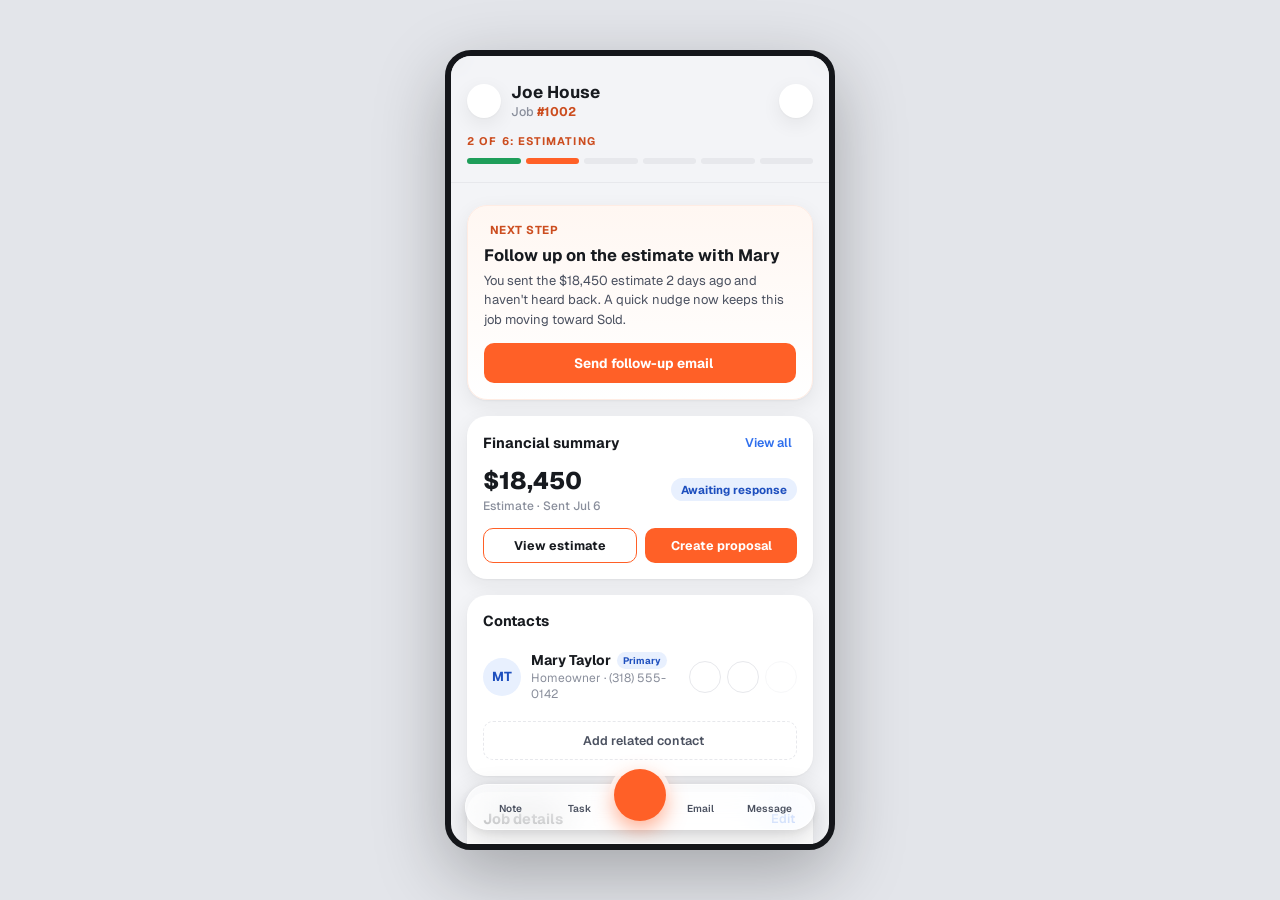
==== commit e8ae4733: "Remove redundant stage name from header, style stage tag as an uppercase badge Dropped "· Estimating" ====
--- a/index.html
+++ b/index.html
@@ -25,39 +25,19 @@
       <button class="iconbtn" aria-label="Back"><i class="hgi-stroke hgi-arrow-left-01 icon"></i></button>
       <div class="topbar-title">
         <h1>Joe House</h1>
-        <p>Job <span>#1002</span> · Estimating</p>
+        <p>Job <span>#1002</span></p>
       </div>
       <button class="iconbtn" id="menuBtn" aria-label="More options"><i class="hgi-stroke hgi-more-vertical icon"></i></button>
     </div>
-    <div class="stepper" id="stepper">
-      <div class="step done" data-stage="Lead">
-        <div class="step-dot"><i class="hgi-stroke hgi-tick-01"></i></div>
-        <div class="step-label">Lead</div>
-      </div>
-      <div class="step-line done"></div>
-      <div class="step current" data-stage="Estimating">
-        <div class="step-dot"></div>
-        <div class="step-label">Estimating</div>
-      </div>
-      <div class="step-line"></div>
-      <div class="step" data-stage="Sold">
-        <div class="step-dot"></div>
-        <div class="step-label">Sold</div>
-      </div>
-      <div class="step-line"></div>
-      <div class="step" data-stage="In Production">
-        <div class="step-dot"></div>
-        <div class="step-label">In Production</div>
-      </div>
-      <div class="step-line"></div>
-      <div class="step" data-stage="Accounts Receivable">
-        <div class="step-dot"></div>
-        <div class="step-label">Accounts Receivable</div>
-      </div>
-      <div class="step-line"></div>
-      <div class="step" data-stage="Completed">
-        <div class="step-dot"></div>
-        <div class="step-label">Completed</div>
+    <div class="stage-progress" id="stepper">
+      <div class="stage-tag" id="stageTag">2 of 6: Estimating</div>
+      <div class="stage-bars">
+        <button class="stage-bar done" data-stage="Lead" aria-label="Lead — completed"></button>
+        <button class="stage-bar active" data-stage="Estimating" aria-label="Estimating — current stage"></button>
+        <button class="stage-bar" data-stage="Sold" aria-label="Sold — upcoming"></button>
+        <button class="stage-bar" data-stage="In Production" aria-label="In Production — upcoming"></button>
+        <button class="stage-bar" data-stage="Accounts Receivable" aria-label="Accounts Receivable — upcoming"></button>
+        <button class="stage-bar" data-stage="Completed" aria-label="Completed — upcoming"></button>
       </div>
     </div>
   </div>
@@ -220,7 +200,7 @@
         </div>
         <div id="activityList">
           <div class="act-row">
-            <div class="act-ico" style="background:var(--blue-light);color:#1E4FBE"><i class="hgi-stroke hgi-mail-01"></i></div>
+            <div class="act-ico" style="background:var(--blue-light);color:var(--blue-dark)"><i class="hgi-stroke hgi-mail-01"></i></div>
             <div class="act-body">
               <div class="act-title">Email sent — Estimate follow-up</div>
               <div class="act-desc">To Mary Taylor</div>
@@ -228,7 +208,7 @@
             </div>
           </div>
           <div class="act-row">
-            <div class="act-ico" style="background:var(--page);color:#4B5160"><i class="hgi-stroke hgi-note-01"></i></div>
+            <div class="act-ico" style="background:var(--page);color:var(--ink-2)"><i class="hgi-stroke hgi-note-01"></i></div>
             <div class="act-body">
               <div class="act-title">Note added</div>
               <div class="act-desc">Mary confirmed architectural shingles, color Weathered Wood. Waiting on adjuster approval for full replacement vs. repair.</div>
@@ -236,7 +216,7 @@
             </div>
           </div>
           <div class="act-row">
-            <div class="act-ico" style="background:var(--green-light);color:#146B3C"><i class="hgi-stroke hgi-tick-01"></i></div>
+            <div class="act-ico" style="background:var(--green-light);color:var(--green-dark)"><i class="hgi-stroke hgi-tick-01"></i></div>
             <div class="act-body">
               <div class="act-title">Task completed</div>
               <div class="act-desc">Send estimate to Mary Taylor</div>
@@ -244,7 +224,7 @@
             </div>
           </div>
           <div class="act-row">
-            <div class="act-ico" style="background:var(--orange-light);color:#CC4D1F"><i class="hgi-stroke hgi-flag-01"></i></div>
+            <div class="act-ico" style="background:var(--orange-light);color:var(--orange-dark)"><i class="hgi-stroke hgi-flag-01"></i></div>
             <div class="act-body">
               <div class="act-title">Stage changed</div>
               <div class="act-desc">Lead → Estimating</div>
@@ -252,7 +232,7 @@
             </div>
           </div>
           <div class="act-row">
-            <div class="act-ico" style="background:var(--purple-light);color:#7C5CDB"><i class="hgi-stroke hgi-user-02"></i></div>
+            <div class="act-ico" style="background:var(--purple-light);color:var(--purple)"><i class="hgi-stroke hgi-user-02"></i></div>
             <div class="act-body">
               <div class="act-title">Job created</div>
               <div class="act-desc">From lead source: Referral — Robert Klein</div>
@@ -342,19 +322,19 @@
     <div class="sheet-head"><h3>Create</h3><button class="iconbtn" data-close><i class="hgi-stroke hgi-cancel-01 icon-sm"></i></button></div>
     <p class="sheet-sub">What do you want to build for this job?</p>
     <button class="create-opt" id="createProposalOpt">
-      <div class="oi" style="background:var(--orange-light);color:#CC4D1F"><i class="hgi-stroke hgi-file-02"></i></div>
+      <div class="oi" style="background:var(--orange-light);color:var(--orange-dark)"><i class="hgi-stroke hgi-file-02"></i></div>
       <div class="ot"><b>Proposal <span class="badge-rec">Recommended</span></b><span>Turn the estimate into a signable proposal</span></div>
     </button>
     <button class="create-opt" id="createEstimateOpt">
-      <div class="oi" style="background:var(--blue-light);color:#1E4FBE"><i class="hgi-stroke hgi-dollar-01"></i></div>
+      <div class="oi" style="background:var(--blue-light);color:var(--blue-dark)"><i class="hgi-stroke hgi-dollar-01"></i></div>
       <div class="ot"><b>New estimate</b><span>Create another pricing option for Mary</span></div>
     </button>
     <button class="create-opt" disabled>
-      <div class="oi" style="background:var(--page);color:#8A8F9C"><i class="hgi-stroke hgi-clipboard"></i></div>
+      <div class="oi" style="background:var(--page);color:var(--ink-3)"><i class="hgi-stroke hgi-clipboard"></i></div>
       <div class="ot"><b>Work order</b><span>Unlocks once the job is Sold</span></div>
     </button>
     <button class="create-opt" disabled style="margin-bottom:0">
-      <div class="oi" style="background:var(--page);color:#8A8F9C"><i class="hgi-stroke hgi-invoice-01"></i></div>
+      <div class="oi" style="background:var(--page);color:var(--ink-3)"><i class="hgi-stroke hgi-invoice-01"></i></div>
       <div class="ot"><b>Invoice</b><span>Unlocks once the proposal is signed</span></div>
     </button>
   </div>
@@ -376,11 +356,11 @@
 }
 
 const TONES={
-  blue:{bg:'var(--blue-light)',fg:'#1E4FBE'},
-  green:{bg:'var(--green-light)',fg:'#146B3C'},
-  gray:{bg:'var(--page)',fg:'#4B5160'},
-  orange:{bg:'var(--orange-light)',fg:'#CC4D1F'},
-  purple:{bg:'var(--purple-light)',fg:'#7C5CDB'}
+  blue:{bg:'var(--blue-light)',fg:'var(--blue-dark)'},
+  green:{bg:'var(--green-light)',fg:'var(--green-dark)'},
+  gray:{bg:'var(--page)',fg:'var(--ink-2)'},
+  orange:{bg:'var(--orange-light)',fg:'var(--orange-dark)'},
+  purple:{bg:'var(--purple-light)',fg:'var(--purple)'}
 };
 function addActivity(tone, iconName, title, desc){
   const t=TONES[tone];
@@ -429,10 +409,10 @@
 $('#createProposalBtn').addEventListener('click', ()=>openSheet('#sheetCreate'));
 $('#viewEstimateBtn').addEventListener('click', ()=>showToast('Opening estimate #E-1002-1…'));
 
-/* ---- stage stepper ---- */
-$$('.step').forEach(s=>{
+/* ---- stage progress bar ---- */
+$$('.stage-bar').forEach(s=>{
   s.addEventListener('click', ()=>{
-    if(s.classList.contains('current')) { showToast('You are here: '+s.dataset.stage); return; }
+    if(s.classList.contains('active')) { showToast('You are here: '+s.dataset.stage); return; }
     if(s.classList.contains('done')) { showToast(s.dataset.stage+' — already completed'); return; }
     showToast('Complete the current stage before moving to '+s.dataset.stage);
   });
--- a/roofpilot-design-system.css
+++ b/roofpilot-design-system.css
@@ -13,6 +13,23 @@
   Requires (load in <head> before this file):
   <link href="https://fonts.googleapis.com/css2?family=Geist:wght@400;500;600;700;800&display=swap" rel="stylesheet">
   <link rel="stylesheet" href="https://use.hugeicons.com/font/icons.css">
+
+  House rules (adopted from shadcn/ui's component conventions, applied to
+  plain HTML/CSS since this project has no React/build step):
+  1. Semantic tokens only. Never write a raw hex/rgb color in markup or
+     component CSS — always reference a --token from section 1. If a
+     color pair you need doesn't have a token yet, add one here first.
+  2. Compose, don't reinvent. Before adding a new class, check if an
+     existing component (.card, .pill, .chip, .btn, .circle-action...)
+     already covers the need.
+  3. Gap over margin hacks. Use flex/grid `gap` for spacing between
+     sibling elements; reserve margin for spacing a block from what's
+     above/below it (e.g. `section{margin-top:...}`).
+  4. Dedicated classes for states, not inline styles. Loading/empty/
+     disabled/danger states get a class (e.g. .empty-hint, [disabled],
+     .circle-action.danger) instead of one-off style="" attributes.
+  5. Icons stay unstyled beyond size. Icon color always inherits from
+     the parent via `color`, sizing only via .icon/.icon-sm/.icon-lg.
 */
 
 /* =========================================================
@@ -21,9 +38,9 @@
 :root{
   /* brand */
   --orange:#FF6027; --orange-dark:#CC4D1F; --orange-light:#FFECE3;
-  /* semantic / status */
+  /* semantic / status (each has a light bg + a dark fg meant to pair together) */
   --blue:#2F6FED; --blue-light:#E8F0FE; --blue-dark:#1E4FBE;
-  --green:#1E9E5A; --green-light:#E3F8EC;
+  --green:#1E9E5A; --green-light:#E3F8EC; --green-dark:#146B3C;
   --amber:#B4740E; --amber-light:#FCF0DA;
   --red:#D6423C; --red-light:#FCEAE9;
   --purple:#7C5CDB; --purple-light:#EFEAFC;
@@ -88,19 +105,20 @@
 .topbar-title p{margin:1px 0 0;font-size:12.5px;color:var(--ink-3);font-weight:500}
 .topbar-title p span{color:var(--orange-dark);font-weight:700}
 
-/* stage stepper (optional, used on screens with a pipeline/status) */
-.stepper{display:flex;align-items:flex-start;width:100%;padding:0 16px 34px}
-.step{display:flex;flex-direction:column;align-items:center;flex:0 0 auto;width:18px;position:relative}
-.step-dot{width:18px;height:18px;border-radius:50%;display:flex;align-items:center;justify-content:center;background:var(--surface);border:2px solid var(--line);flex-shrink:0}
-.step-dot i{font-size:10px;color:#fff}
-.step.done .step-dot{background:var(--green);border-color:var(--green)}
-.step.current .step-dot{background:var(--orange);border-color:var(--orange);box-shadow:0 0 0 4px var(--orange-light)}
-.step.current .step-label{color:var(--orange-dark);font-weight:700}
-.step-label{position:absolute;top:24px;left:50%;transform:translateX(-50%);width:54px;font-size:8.3px;color:var(--ink-3);font-weight:600;text-align:center;line-height:1.25}
-.step:first-child .step-label{left:0;transform:none;text-align:left}
-.step:last-child .step-label{left:auto;right:0;transform:none;text-align:right}
-.step-line{flex:1 1 auto;height:2px;background:var(--line);margin-top:8px}
-.step-line.done{background:var(--green)}
+/* stage progress bar (optional, used on screens with a pipeline/status).
+   A compact tag ("2 of 6: Estimating") plus a row of equal-width segments —
+   one per stage — colored done/active/upcoming. Replaces the old dot+line
+   stepper, which didn't scale past a handful of stages. */
+.stage-progress{padding:0 16px 18px}
+.stage-tag{
+  display:block;color:var(--orange-dark);
+  font-size:11px;font-weight:700;text-transform:uppercase;letter-spacing:.1em;
+  margin-bottom:10px;
+}
+.stage-bars{display:flex;gap:5px}
+.stage-bar{flex:1 1 0;height:6px;min-width:0;border-radius:100px;border:none;padding:0;background:var(--line)}
+.stage-bar.done{background:var(--green)}
+.stage-bar.active{background:var(--orange)}
 
 /* =========================================================
    5. PAGE / SECTION / CARD LAYOUT
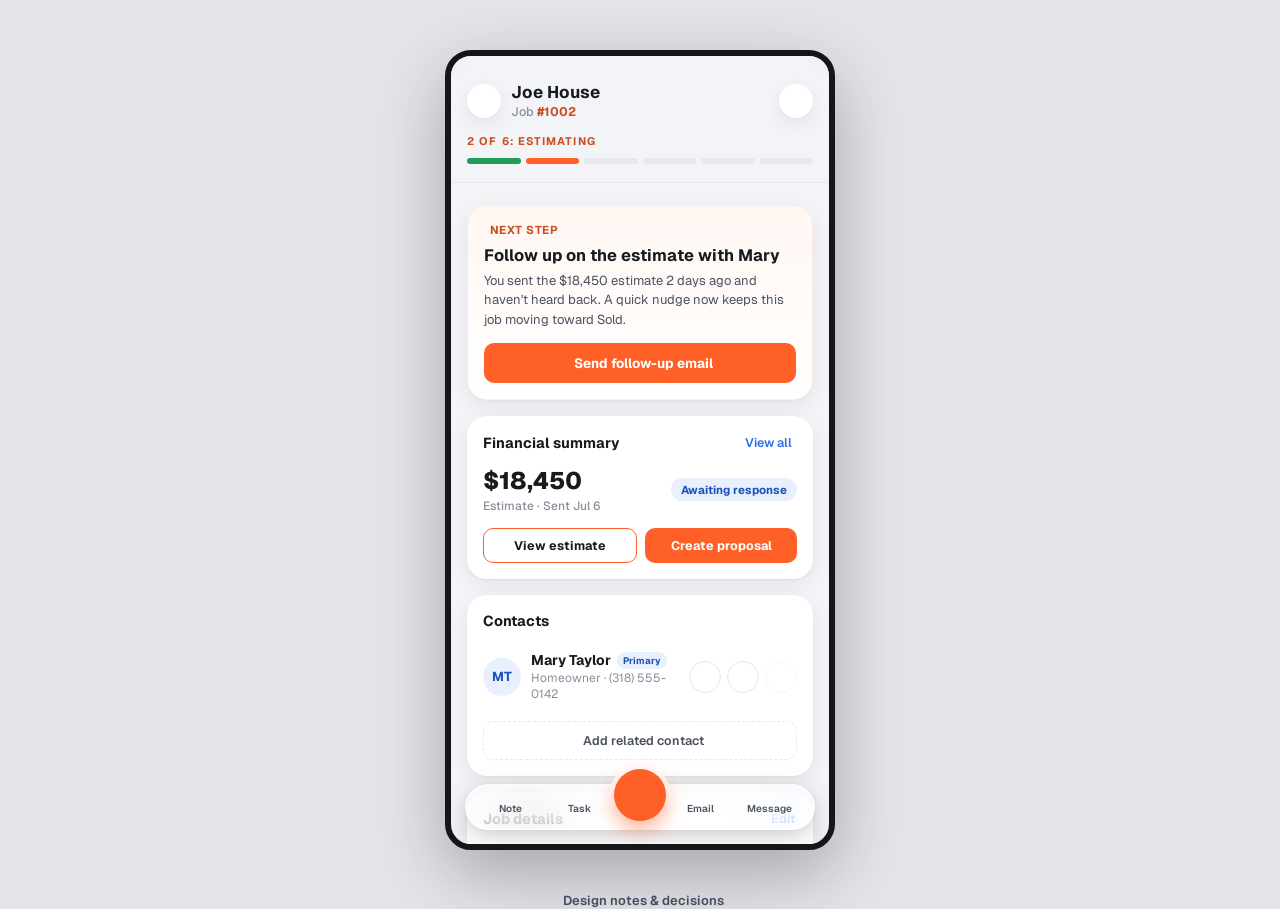
==== commit ce3e76e3: "Add design handoff notes page, link it from the prototype" ====
--- a/index.html
+++ b/index.html
@@ -347,6 +347,11 @@
 </div>
 </div>
 
+<a href="design-notes.html" class="notes-link">
+  <i class="hgi-stroke hgi-file-02 icon-sm"></i>
+  Design notes &amp; decisions
+</a>
+
 <script>
 const $=s=>document.querySelector(s), $$=s=>document.querySelectorAll(s);
 
--- a/roofpilot-design-system.css
+++ b/roofpilot-design-system.css
@@ -87,6 +87,17 @@
   .device-wrap{padding:0}
   .app-frame{width:100%;height:100vh;height:100dvh;max-height:none;border-radius:0;border:none;box-shadow:none}
 }
+/* Link to the handoff notes page, sits in the page background below the
+   device frame. No room for it once the frame goes fullscreen on a real
+   phone, so it's hidden at that breakpoint — reviewers on desktop see it. */
+.notes-link{
+  display:flex;align-items:center;justify-content:center;gap:6px;
+  margin:-8px 0 24px;font-size:13px;font-weight:600;color:var(--ink-2);text-decoration:none;
+}
+.notes-link:hover{color:var(--orange-dark)}
+@media (max-width:480px){
+  .notes-link{display:none}
+}
 
 /* =========================================================
    4. HEADER (topbar + optional stage stepper, sticky)
